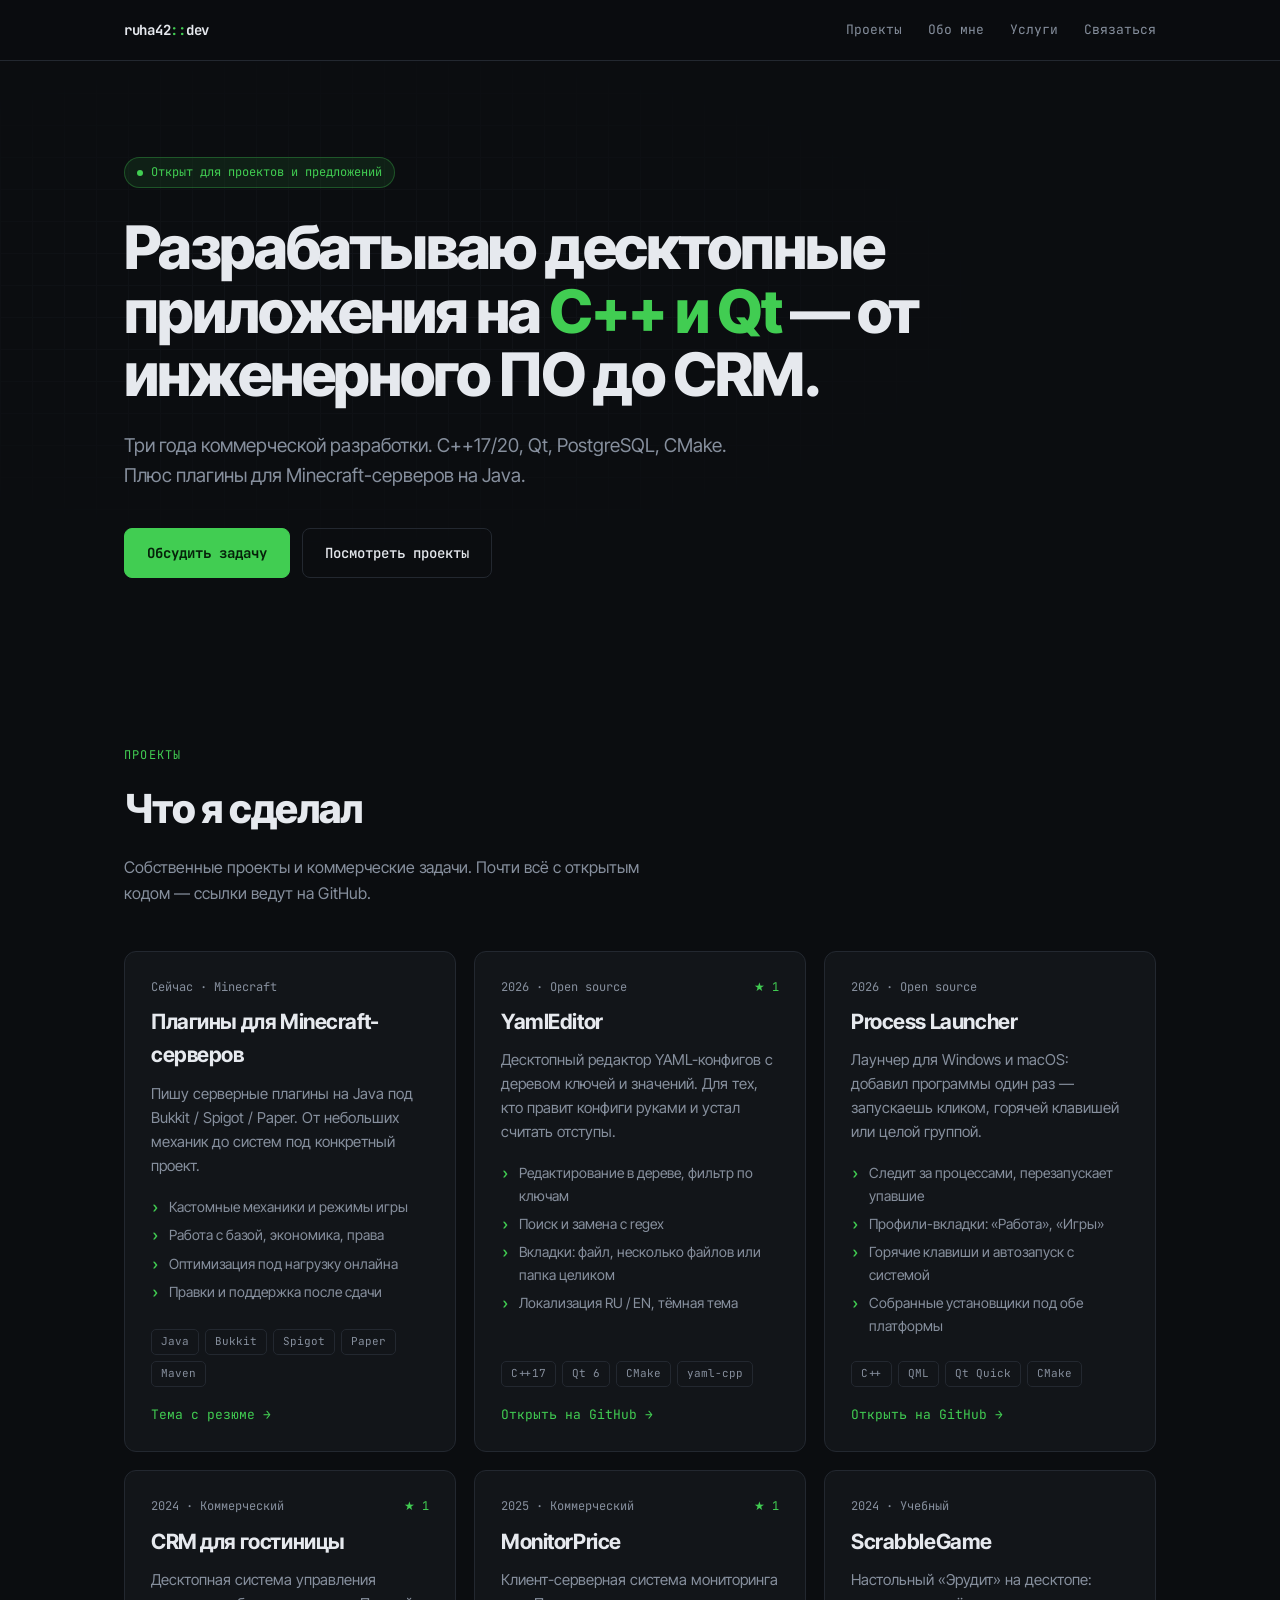
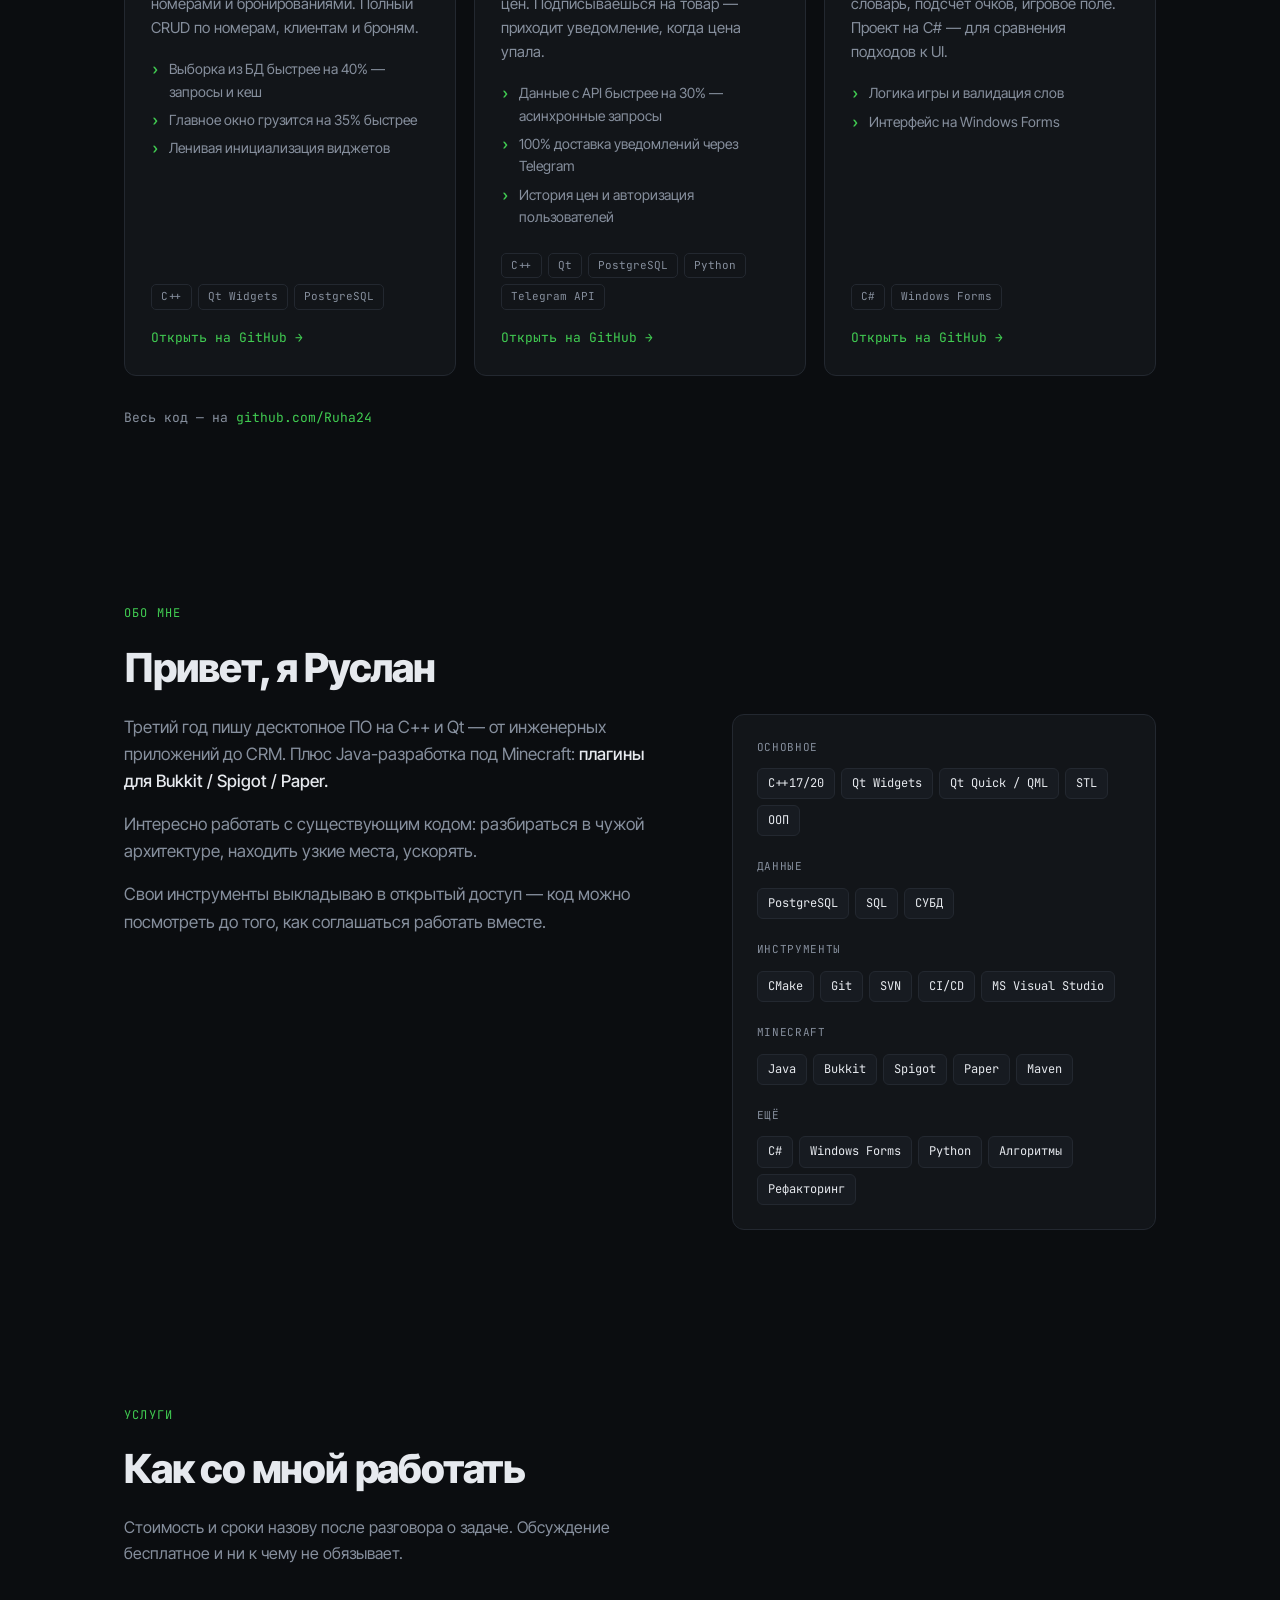
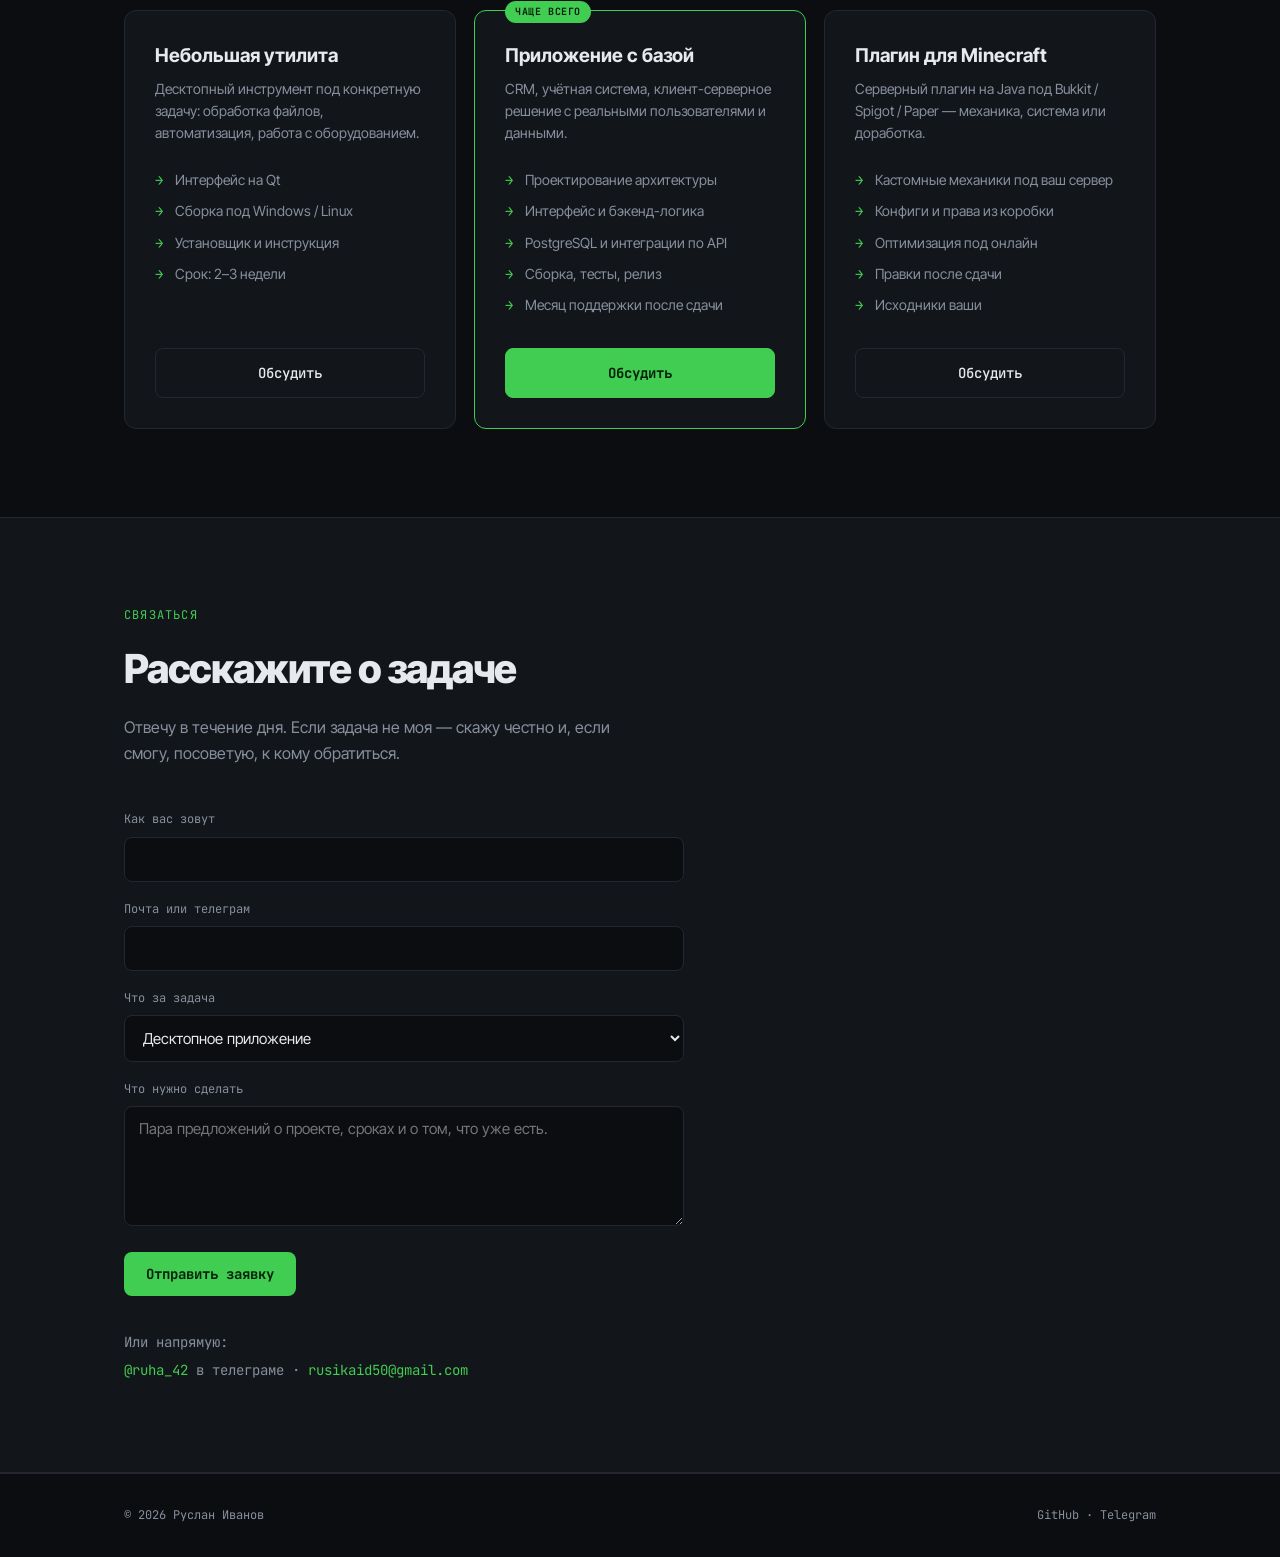
==== index.html @ f5895030 "Added index file" ====
<!DOCTYPE html>
<html lang="ru">
<head>
<meta charset="utf-8">
<meta name="viewport" content="width=device-width, initial-scale=1">
<title>Руслан Иванов — C++ / Qt разработчик</title>
<meta name="description" content="C++ разработчик с коммерческим опытом. Десктопные приложения на C++17/20, Qt, PostgreSQL, CMake.">
<link rel="preconnect" href="https://fonts.googleapis.com">
<link rel="preconnect" href="https://fonts.gstatic.com" crossorigin>
<link href="https://fonts.googleapis.com/css2?family=JetBrains+Mono:wght@400;500;700&family=Inter+Tight:wght@400;500;700;800&display=swap" rel="stylesheet">
<style>
:root{
  --ink:#0B0D10;
  --panel:#121519;
  --panel-2:#171B21;
  --line:#232830;
  --text:#E6E9EE;
  --muted:#868F9D;
  --signal:#41CD52;      /* Qt green */
  --signal-dim:rgba(65,205,82,.1);
  --mono:'JetBrains Mono',ui-monospace,monospace;
  --sans:'Inter Tight',system-ui,sans-serif;
}
*{box-sizing:border-box;margin:0;padding:0}
html{scroll-behavior:smooth}
body{background:var(--ink);color:var(--text);font-family:var(--sans);line-height:1.6;-webkit-font-smoothing:antialiased}
a{color:inherit}
.wrap{max-width:1080px;margin:0 auto;padding:0 24px}

nav{position:sticky;top:0;z-index:50;background:rgba(11,13,16,.85);backdrop-filter:blur(12px);border-bottom:1px solid var(--line)}
.nav-in{display:flex;align-items:center;justify-content:space-between;height:60px}
.logo{font-family:var(--mono);font-size:14px;font-weight:700;letter-spacing:-.02em}
.logo b{color:var(--signal)}
.nav-links{display:flex;gap:26px;font-family:var(--mono);font-size:13px}
.nav-links a{text-decoration:none;color:var(--muted);transition:color .2s}
.nav-links a:hover{color:var(--text)}
@media(max-width:680px){.nav-links{display:none}}

.hero{padding:96px 0 80px;position:relative;overflow:hidden}
.hero::before{
  content:"";position:absolute;inset:0;
  background:linear-gradient(var(--line) 1px,transparent 1px) 0 0/100% 32px,
             linear-gradient(90deg,var(--line) 1px,transparent 1px) 0 0/32px 100%;
  opacity:.3;
  mask-image:radial-gradient(ellipse 70% 60% at 28% 40%,#000 0%,transparent 75%);
  pointer-events:none;
}
.hero-in{position:relative}
.status{display:inline-flex;align-items:center;gap:8px;font-family:var(--mono);font-size:12px;color:var(--signal);
  border:1px solid rgba(65,205,82,.3);background:var(--signal-dim);padding:5px 12px;border-radius:100px;margin-bottom:28px}
.dot{width:6px;height:6px;border-radius:50%;background:var(--signal);animation:pulse 2s infinite}
@keyframes pulse{0%,100%{opacity:1}50%{opacity:.35}}
h1{font-size:clamp(34px,5.6vw,60px);font-weight:800;line-height:1.06;letter-spacing:-.035em;max-width:20ch;margin-bottom:24px}
h1 em{font-style:normal;color:var(--signal)}
.lede{font-size:19px;color:var(--muted);max-width:56ch;margin-bottom:36px}
.btns{display:flex;gap:12px;flex-wrap:wrap}
.btn{font-family:var(--mono);font-size:14px;font-weight:500;padding:13px 22px;border-radius:8px;
  text-decoration:none;border:1px solid var(--line);transition:.2s;display:inline-block}
.btn-a{background:var(--signal);color:#06210A;border-color:var(--signal);font-weight:700}
.btn-a:hover{background:#5BDD6B;transform:translateY(-2px)}
.btn-b{color:var(--text)}
.btn-b:hover{border-color:var(--muted);background:var(--panel)}


section{padding:88px 0}
.eyebrow{font-family:var(--mono);font-size:12px;color:var(--signal);letter-spacing:.1em;text-transform:uppercase;margin-bottom:12px}
h2{font-size:clamp(28px,4vw,40px);font-weight:800;letter-spacing:-.03em;margin-bottom:14px}
.sub{color:var(--muted);max-width:58ch;margin-bottom:44px}

.grid{display:grid;grid-template-columns:repeat(auto-fill,minmax(310px,1fr));gap:18px}
.card{background:var(--panel);border:1px solid var(--line);border-radius:12px;padding:26px;
  transition:.25s;position:relative;overflow:hidden;display:flex;flex-direction:column}
.card::after{content:"";position:absolute;top:0;left:0;right:0;height:2px;background:var(--signal);
  transform:scaleX(0);transform-origin:left;transition:transform .3s}
.card:hover{border-color:#31384380;transform:translateY(-4px)}
.card:hover::after{transform:scaleX(1)}
.card-meta{font-family:var(--mono);font-size:12px;color:var(--muted);display:flex;justify-content:space-between;align-items:center}
.star{color:var(--signal)}
.card h3{font-size:21px;font-weight:700;letter-spacing:-.02em;margin:8px 0 10px}
.card p{font-size:15px;color:var(--muted);margin-bottom:18px}
.card ul{list-style:none;margin:0 0 18px;font-size:14px;color:var(--muted)}
.card li{padding-left:18px;position:relative;margin-bottom:6px}
.card li::before{content:"›";position:absolute;left:0;color:var(--signal);font-family:var(--mono);font-weight:700}
.tags{display:flex;gap:6px;flex-wrap:wrap;margin-top:auto}
.tag{font-family:var(--mono);font-size:11px;color:var(--muted);border:1px solid var(--line);padding:3px 9px;border-radius:5px}
.card-link{display:inline-block;margin-top:18px;font-family:var(--mono);font-size:13px;color:var(--signal);text-decoration:none}
.card-link:hover{text-decoration:underline}
.gh-note{margin-top:32px;font-family:var(--mono);font-size:13px;color:var(--muted)}
.gh-note a{color:var(--signal);text-decoration:none}
.gh-note a:hover{text-decoration:underline}

.about{display:grid;grid-template-columns:1.3fr 1fr;gap:56px;align-items:start}
@media(max-width:880px){.about{grid-template-columns:1fr;gap:36px}}
.about p{margin-bottom:16px;color:var(--muted);font-size:17px}
.about p strong{color:var(--text);font-weight:500}
.stack-box{background:var(--panel);border:1px solid var(--line);border-radius:12px;padding:24px}
.stack-t{font-family:var(--mono);font-size:11px;color:var(--muted);text-transform:uppercase;letter-spacing:.06em;margin-bottom:12px}
.stack-t:not(:first-child){margin-top:22px}
.chips{display:flex;flex-wrap:wrap;gap:6px}
.chip{font-family:var(--mono);font-size:12px;background:var(--panel-2);border:1px solid var(--line);padding:5px 10px;border-radius:6px}

.prices{display:grid;grid-template-columns:repeat(3,1fr);gap:18px}
@media(max-width:880px){.prices{grid-template-columns:1fr}}
.price{background:var(--panel);border:1px solid var(--line);border-radius:12px;padding:30px;display:flex;flex-direction:column}
.price.hi{border-color:var(--signal);position:relative}
.price.hi::before{content:"чаще всего";position:absolute;top:-10px;left:30px;font-family:var(--mono);font-size:10px;
  text-transform:uppercase;letter-spacing:.06em;background:var(--signal);color:#06210A;padding:3px 10px;border-radius:100px;font-weight:700}
.price h3{font-size:19px;font-weight:700;margin-bottom:6px}
.price-desc{font-size:14px;color:var(--muted);margin-bottom:20px;min-height:44px}
.price ul{list-style:none;margin:4px 0 22px;flex:1}
.price li{font-size:14px;color:var(--muted);padding-left:20px;position:relative;margin-bottom:9px}
.price li::before{content:"→";position:absolute;left:0;color:var(--signal);font-family:var(--mono)}
.price .btn{text-align:center}

.contact{background:var(--panel);border-block:1px solid var(--line)}
.form{max-width:560px}
.field{margin-bottom:18px}
label{display:block;font-family:var(--mono);font-size:12px;color:var(--muted);margin-bottom:7px}
input,textarea,select{width:100%;background:var(--ink);border:1px solid var(--line);border-radius:8px;
  padding:12px 14px;color:var(--text);font-family:var(--sans);font-size:15px;transition:.2s}
input:focus,textarea:focus,select:focus{outline:none;border-color:var(--signal);box-shadow:0 0 0 3px var(--signal-dim)}
textarea{resize:vertical;min-height:120px}
.form button{border:none;cursor:pointer;font-family:var(--mono);width:auto}
.direct{margin-top:32px;font-family:var(--mono);font-size:14px;color:var(--muted);line-height:2}
.direct a{color:var(--signal);text-decoration:none}
.direct a:hover{text-decoration:underline}

footer{padding:32px 0;border-top:1px solid var(--line)}
.foot{display:flex;justify-content:space-between;flex-wrap:wrap;gap:12px;font-family:var(--mono);font-size:12px;color:var(--muted)}
.foot a{text-decoration:none;transition:color .2s}
.foot a:hover{color:var(--text)}

*:focus-visible{outline:2px solid var(--signal);outline-offset:3px}
@media(prefers-reduced-motion:reduce){*{animation:none!important;transition:none!important}}
</style>
</head>
<body>

<nav>
  <div class="wrap nav-in">
    <div class="logo">ruha42<b>::</b>dev</div>
    <div class="nav-links">
      <a href="#works">Проекты</a>
      <a href="#about">Обо мне</a>
      <a href="#pricing">Услуги</a>
      <a href="#contact">Связаться</a>
    </div>
  </div>
</nav>

<header class="hero">
  <div class="wrap hero-in">
    <div class="status"><span class="dot"></span>Открыт для проектов и предложений</div>
    <h1>Разрабатываю десктопные приложения на <em>C++ и Qt</em> — от инженерного ПО до CRM.</h1>
    <p class="lede">Три года коммерческой разработки. C++17/20, Qt, PostgreSQL, CMake. Плюс плагины для Minecraft-серверов на Java.</p>
    <div class="btns">
      <a href="#contact" class="btn btn-a">Обсудить задачу</a>
      <a href="#works" class="btn btn-b">Посмотреть проекты</a>
    </div>
  </div>
</header>

<section id="works">
  <div class="wrap">
    <div class="eyebrow">Проекты</div>
    <h2>Что я сделал</h2>
    <p class="sub">Собственные проекты и коммерческие задачи. Почти всё с открытым кодом — ссылки ведут на GitHub.</p>
    <div class="grid">

      <article class="card">
        <div class="card-meta"><span>Сейчас · Minecraft</span></div>
        <h3>Плагины для Minecraft-серверов</h3>
        <p>Пишу серверные плагины на Java под Bukkit / Spigot / Paper. От небольших механик до систем под конкретный проект.</p>
        <ul>
          <li>Кастомные механики и режимы игры</li>
          <li>Работа с базой, экономика, права</li>
          <li>Оптимизация под нагрузку онлайна</li>
          <li>Правки и поддержка после сдачи</li>
        </ul>
        <div class="tags"><span class="tag">Java</span><span class="tag">Bukkit</span><span class="tag">Spigot</span><span class="tag">Paper</span><span class="tag">Maven</span></div>
        <a href="https://black-minecraft.com/threads/java-razrabotchik-pod-bukkit-spigot-paper.15407/" class="card-link">Тема с резюме →</a>
      </article>

      <article class="card">
        <div class="card-meta"><span>2026 · Open source</span><span class="star">★ 1</span></div>
        <h3>YamlEditor</h3>
        <p>Десктопный редактор YAML-конфигов с деревом ключей и значений. Для тех, кто правит конфиги руками и устал считать отступы.</p>
        <ul>
          <li>Редактирование в дереве, фильтр по ключам</li>
          <li>Поиск и замена с regex</li>
          <li>Вкладки: файл, несколько файлов или папка целиком</li>
          <li>Локализация RU / EN, тёмная тема</li>
        </ul>
        <div class="tags"><span class="tag">C++17</span><span class="tag">Qt 6</span><span class="tag">CMake</span><span class="tag">yaml-cpp</span></div>
        <a href="https://github.com/Ruha24/YamlEditor" class="card-link">Открыть на GitHub →</a>
      </article>

      <article class="card">
        <div class="card-meta"><span>2026 · Open source</span></div>
        <h3>Process Launcher</h3>
        <p>Лаунчер для Windows и macOS: добавил программы один раз — запускаешь кликом, горячей клавишей или целой группой.</p>
        <ul>
          <li>Следит за процессами, перезапускает упавшие</li>
          <li>Профили-вкладки: «Работа», «Игры»</li>
          <li>Горячие клавиши и автозапуск с системой</li>
          <li>Собранные установщики под обе платформы</li>
        </ul>
        <div class="tags"><span class="tag">C++</span><span class="tag">QML</span><span class="tag">Qt Quick</span><span class="tag">CMake</span></div>
        <a href="https://github.com/Ruha24/ProcessLauncher" class="card-link">Открыть на GitHub →</a>
      </article>

      <article class="card">
        <div class="card-meta"><span>2024 · Коммерческий</span><span class="star">★ 1</span></div>
        <h3>CRM для гостиницы</h3>
        <p>Десктопная система управления номерами и бронированиями. Полный CRUD по номерам, клиентам и броням.</p>
        <ul>
          <li>Выборка из БД быстрее на 40% — запросы и кеш</li>
          <li>Главное окно грузится на 35% быстрее</li>
          <li>Ленивая инициализация виджетов</li>
        </ul>
        <div class="tags"><span class="tag">C++</span><span class="tag">Qt Widgets</span><span class="tag">PostgreSQL</span></div>
        <a href="https://github.com/Ruha24/HotelQt" class="card-link">Открыть на GitHub →</a>
      </article>

      <article class="card">
        <div class="card-meta"><span>2025 · Коммерческий</span><span class="star">★ 1</span></div>
        <h3>MonitorPrice</h3>
        <p>Клиент-серверная система мониторинга цен. Подписываешься на товар — приходит уведомление, когда цена упала.</p>
        <ul>
          <li>Данные с API быстрее на 30% — асинхронные запросы</li>
          <li>100% доставка уведомлений через Telegram</li>
          <li>История цен и авторизация пользователей</li>
        </ul>
        <div class="tags"><span class="tag">C++</span><span class="tag">Qt</span><span class="tag">PostgreSQL</span><span class="tag">Python</span><span class="tag">Telegram API</span></div>
        <a href="https://github.com/Ruha24/MonitorPrice" class="card-link">Открыть на GitHub →</a>
      </article>

      <article class="card">
        <div class="card-meta"><span>2024 · Учебный</span></div>
        <h3>ScrabbleGame</h3>
        <p>Настольный «Эрудит» на десктопе: словарь, подсчёт очков, игровое поле. Проект на C# — для сравнения подходов к UI.</p>
        <ul>
          <li>Логика игры и валидация слов</li>
          <li>Интерфейс на Windows Forms</li>
        </ul>
        <div class="tags"><span class="tag">C#</span><span class="tag">Windows Forms</span></div>
        <a href="https://github.com/Ruha24/ScrabbleGame" class="card-link">Открыть на GitHub →</a>
      </article>

    </div>
    <p class="gh-note">Весь код — на <a href="https://github.com/Ruha24">github.com/Ruha24</a></p>
  </div>
</section>

<section id="about">
  <div class="wrap">
    <div class="eyebrow">Обо мне</div>
    <h2>Привет, я Руслан</h2>
    <div class="about">
      <div>
        <p>Третий год пишу десктопное ПО на C++ и Qt — от инженерных приложений до CRM. Плюс Java-разработка под Minecraft: <strong>плагины для Bukkit / Spigot / Paper.</strong></p>
        <p>Интересно работать с существующим кодом: разбираться в чужой архитектуре, находить узкие места, ускорять.</p>
        <p>Свои инструменты выкладываю в открытый доступ — код можно посмотреть до того, как соглашаться работать вместе.</p>
      </div>
      <aside class="stack-box">
        <div class="stack-t">Основное</div>
        <div class="chips"><span class="chip">C++17/20</span><span class="chip">Qt Widgets</span><span class="chip">Qt Quick / QML</span><span class="chip">STL</span><span class="chip">ООП</span></div>
        <div class="stack-t">Данные</div>
        <div class="chips"><span class="chip">PostgreSQL</span><span class="chip">SQL</span><span class="chip">СУБД</span></div>
        <div class="stack-t">Инструменты</div>
        <div class="chips"><span class="chip">CMake</span><span class="chip">Git</span><span class="chip">SVN</span><span class="chip">CI/CD</span><span class="chip">MS Visual Studio</span></div>
        <div class="stack-t">Minecraft</div>
        <div class="chips"><span class="chip">Java</span><span class="chip">Bukkit</span><span class="chip">Spigot</span><span class="chip">Paper</span><span class="chip">Maven</span></div>
        <div class="stack-t">Ещё</div>
        <div class="chips"><span class="chip">C#</span><span class="chip">Windows Forms</span><span class="chip">Python</span><span class="chip">Алгоритмы</span><span class="chip">Рефакторинг</span></div>
      </aside>
    </div>
  </div>
</section>

<section id="pricing">
  <div class="wrap">
    <div class="eyebrow">Услуги</div>
    <h2>Как со мной работать</h2>
    <p class="sub">Стоимость и сроки назову после разговора о задаче. Обсуждение бесплатное и ни к чему не обязывает.</p>
    <div class="prices">

      <div class="price">
        <h3>Небольшая утилита</h3>
        <p class="price-desc">Десктопный инструмент под конкретную задачу: обработка файлов, автоматизация, работа с оборудованием.</p>
        <ul>
          <li>Интерфейс на Qt</li>
          <li>Сборка под Windows / Linux</li>
          <li>Установщик и инструкция</li>
          <li>Срок: 2–3 недели</li>
        </ul>
        <a href="#contact" class="btn btn-b">Обсудить</a>
      </div>

      <div class="price hi">
        <h3>Приложение с базой</h3>
        <p class="price-desc">CRM, учётная система, клиент-серверное решение с реальными пользователями и данными.</p>
        <ul>
          <li>Проектирование архитектуры</li>
          <li>Интерфейс и бэкенд-логика</li>
          <li>PostgreSQL и интеграции по API</li>
          <li>Сборка, тесты, релиз</li>
          <li>Месяц поддержки после сдачи</li>
        </ul>
        <a href="#contact" class="btn btn-a">Обсудить</a>
      </div>

      <div class="price">
        <h3>Плагин для Minecraft</h3>
        <p class="price-desc">Серверный плагин на Java под Bukkit / Spigot / Paper — механика, система или доработка.</p>
        <ul>
          <li>Кастомные механики под ваш сервер</li>
          <li>Конфиги и права из коробки</li>
          <li>Оптимизация под онлайн</li>
          <li>Правки после сдачи</li>
          <li>Исходники ваши</li>
        </ul>
        <a href="#contact" class="btn btn-b">Обсудить</a>
      </div>

    </div>
  </div>
</section>

<section id="contact" class="contact">
  <div class="wrap">
    <div class="eyebrow">Связаться</div>
    <h2>Расскажите о задаче</h2>
    <p class="sub">Отвечу в течение дня. Если задача не моя — скажу честно и, если смогу, посоветую, к кому обратиться.</p>

    <form class="form" id="contactForm">
      <div class="field">
        <label for="name">Как вас зовут</label>
        <input id="name" name="name" type="text" required>
      </div>
      <div class="field">
        <label for="contact">Почта или телеграм</label>
        <input id="contact" name="contact" type="text" required>
      </div>
      <div class="field">
        <label for="kind">Что за задача</label>
        <select id="kind" name="kind">
          <option>Десктопное приложение</option>
          <option>Приложение с базой данных</option>
          <option>Плагин для Minecraft</option>
          <option>Доработка существующего проекта</option>
          <option>Другое</option>
        </select>
      </div>
      <div class="field">
        <label for="msg">Что нужно сделать</label>
        <textarea id="msg" name="msg" placeholder="Пара предложений о проекте, сроках и о том, что уже есть." required></textarea>
      </div>
      <button type="submit" class="btn btn-a">Отправить заявку</button>
    </form>

    <p class="direct">
      Или напрямую:<br>
      <a href="https://t.me/ruha_42">@ruha_42</a> в телеграме · <a href="mailto:rusikaid50@gmail.com">rusikaid50@gmail.com</a>
    </p>
  </div>
</section>

<footer>
  <div class="wrap foot">
    <div>© 2026 Руслан Иванов</div>
    <div><a href="https://github.com/Ruha24">GitHub</a> · <a href="https://t.me/ruha_42">Telegram</a></div>
  </div>
</footer>

<script>
document.getElementById('contactForm').addEventListener('submit', function(e){
  e.preventDefault();
  const btn = this.querySelector('button');
  btn.textContent = 'Отправлено ✓';
  btn.disabled = true;
});
</script>

</body>
</html>
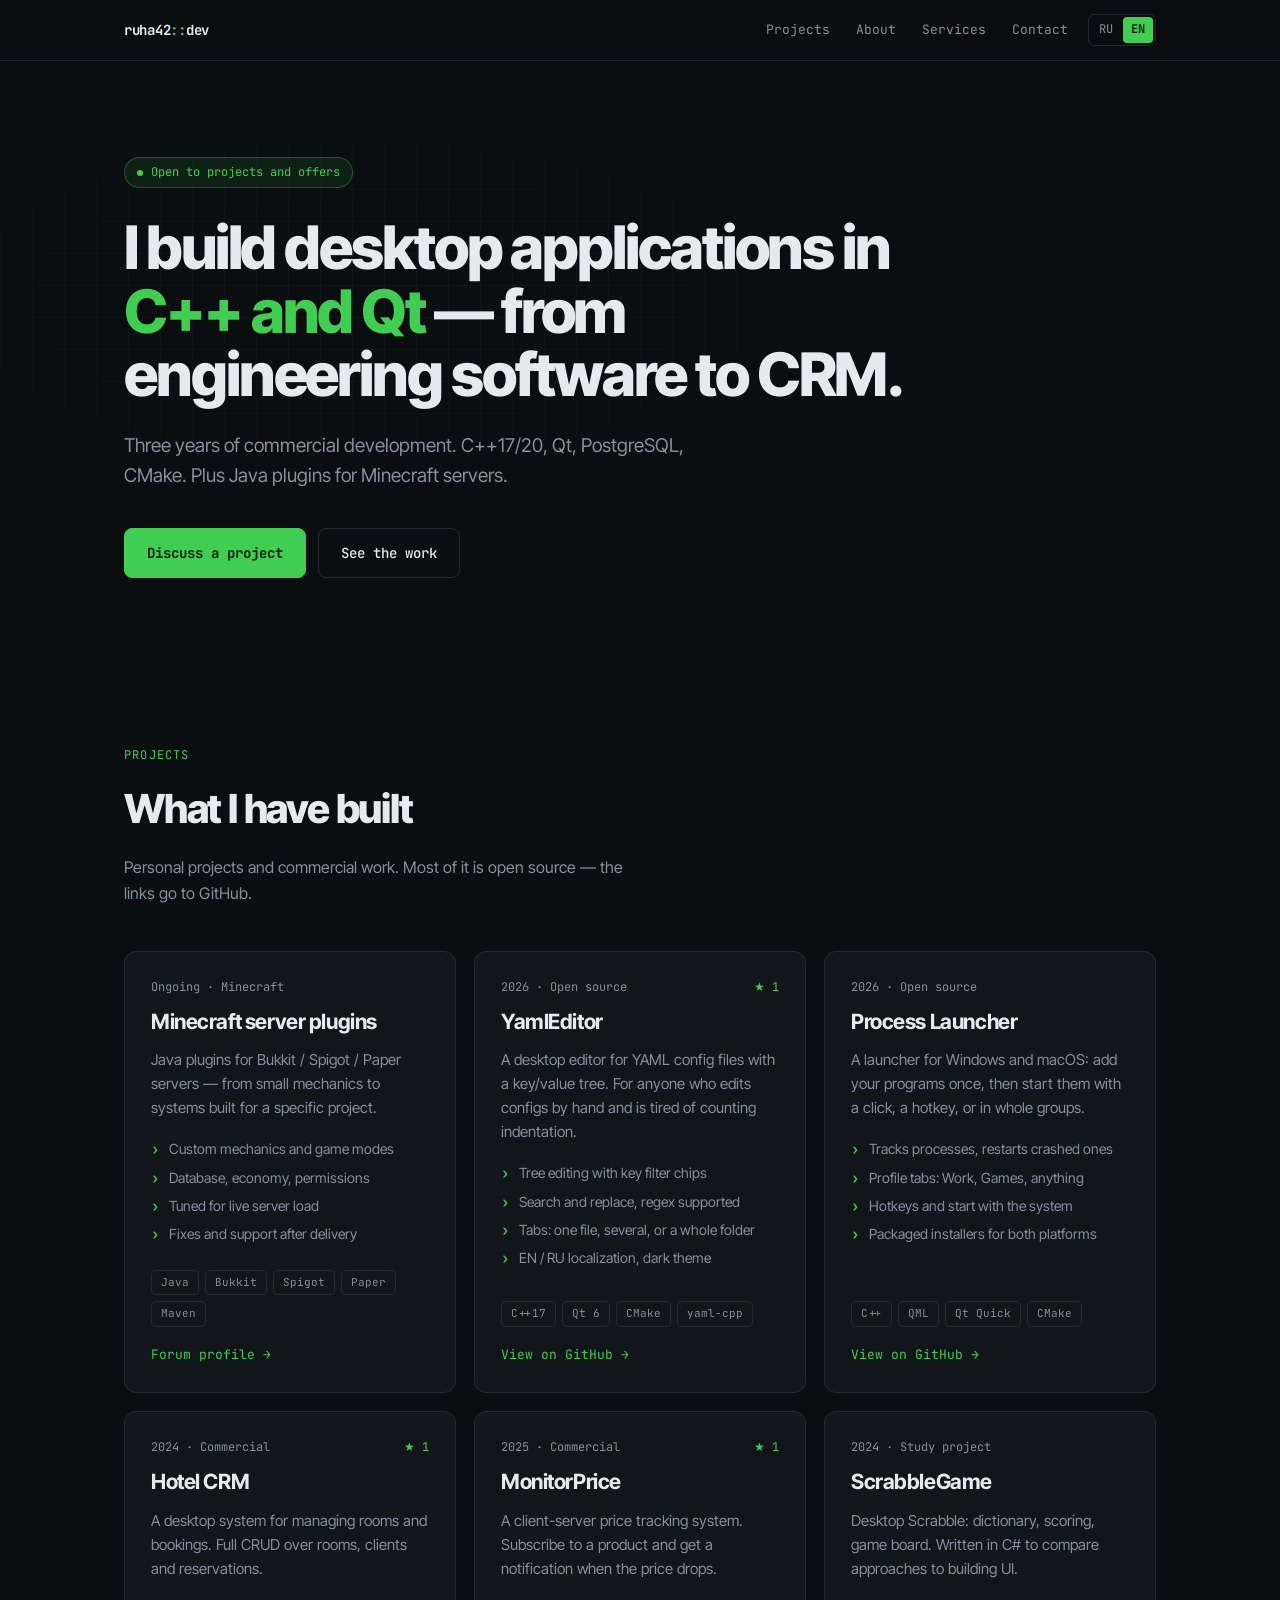
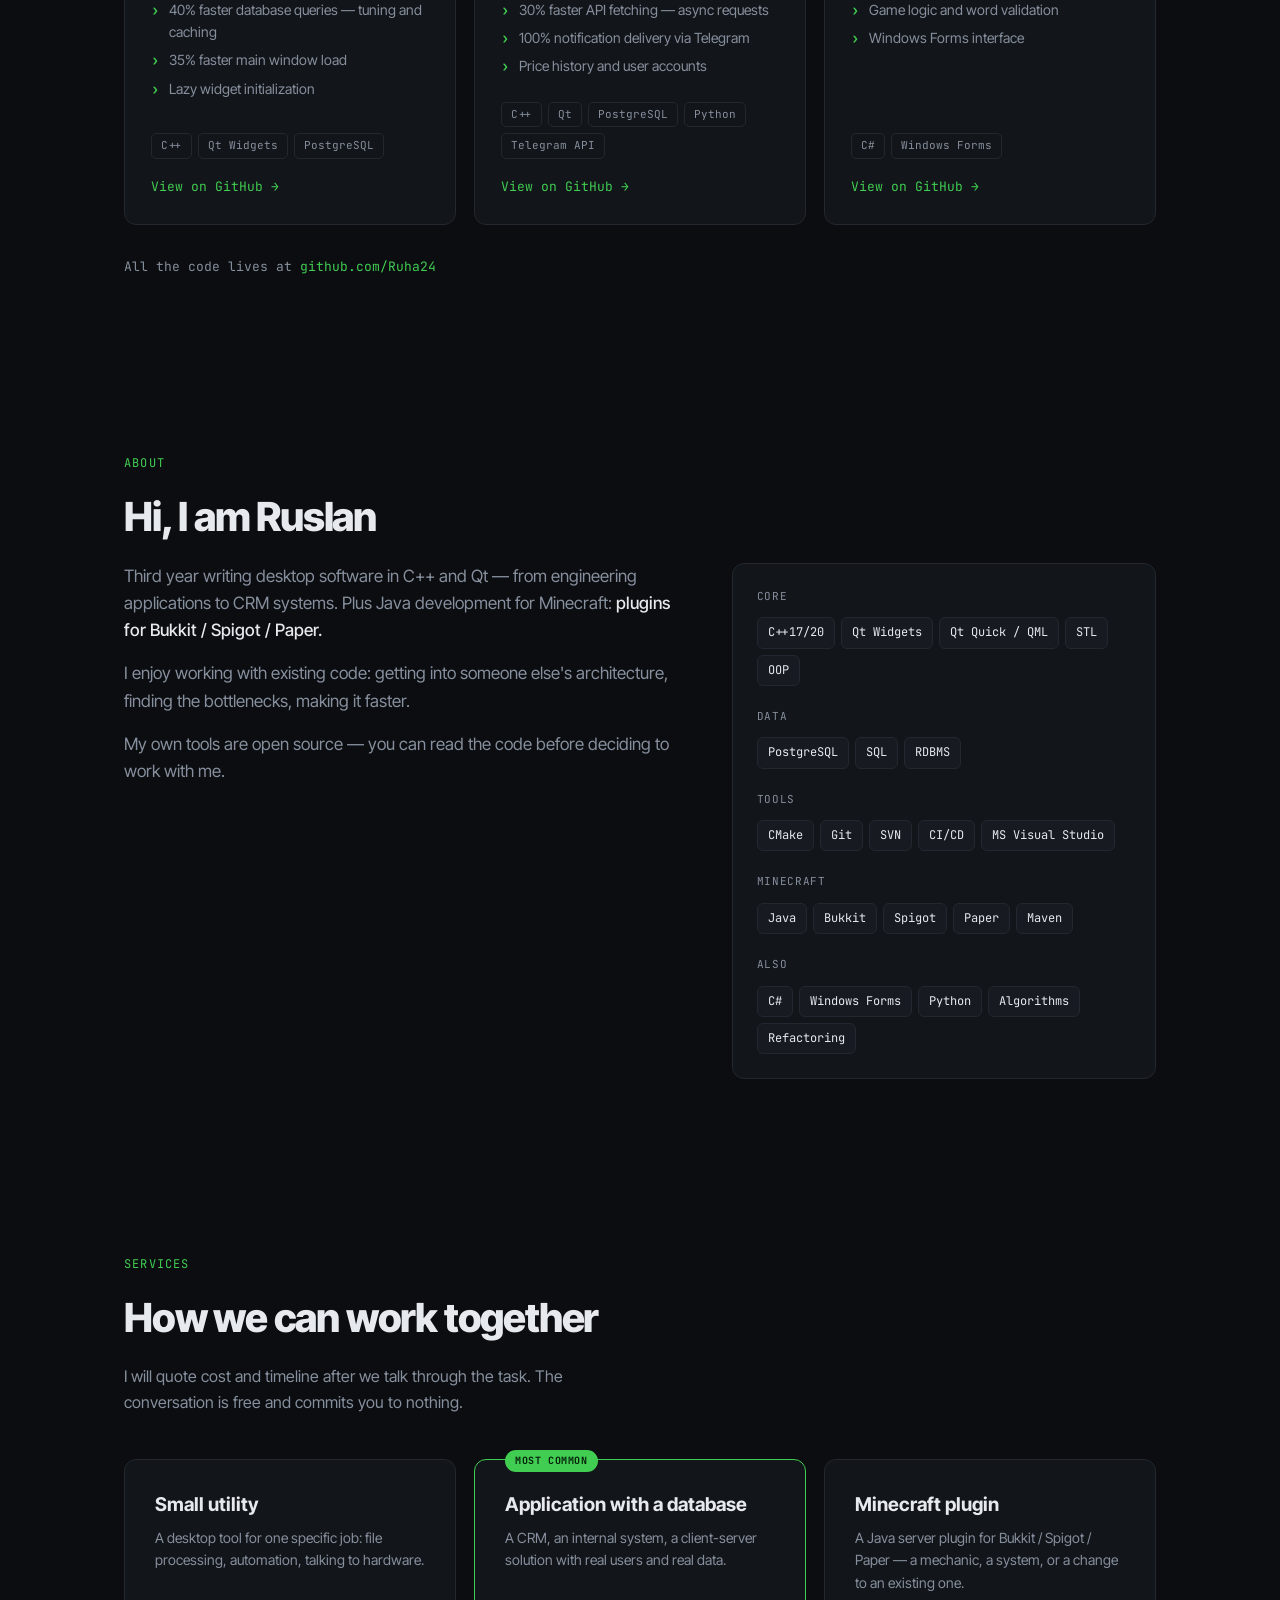
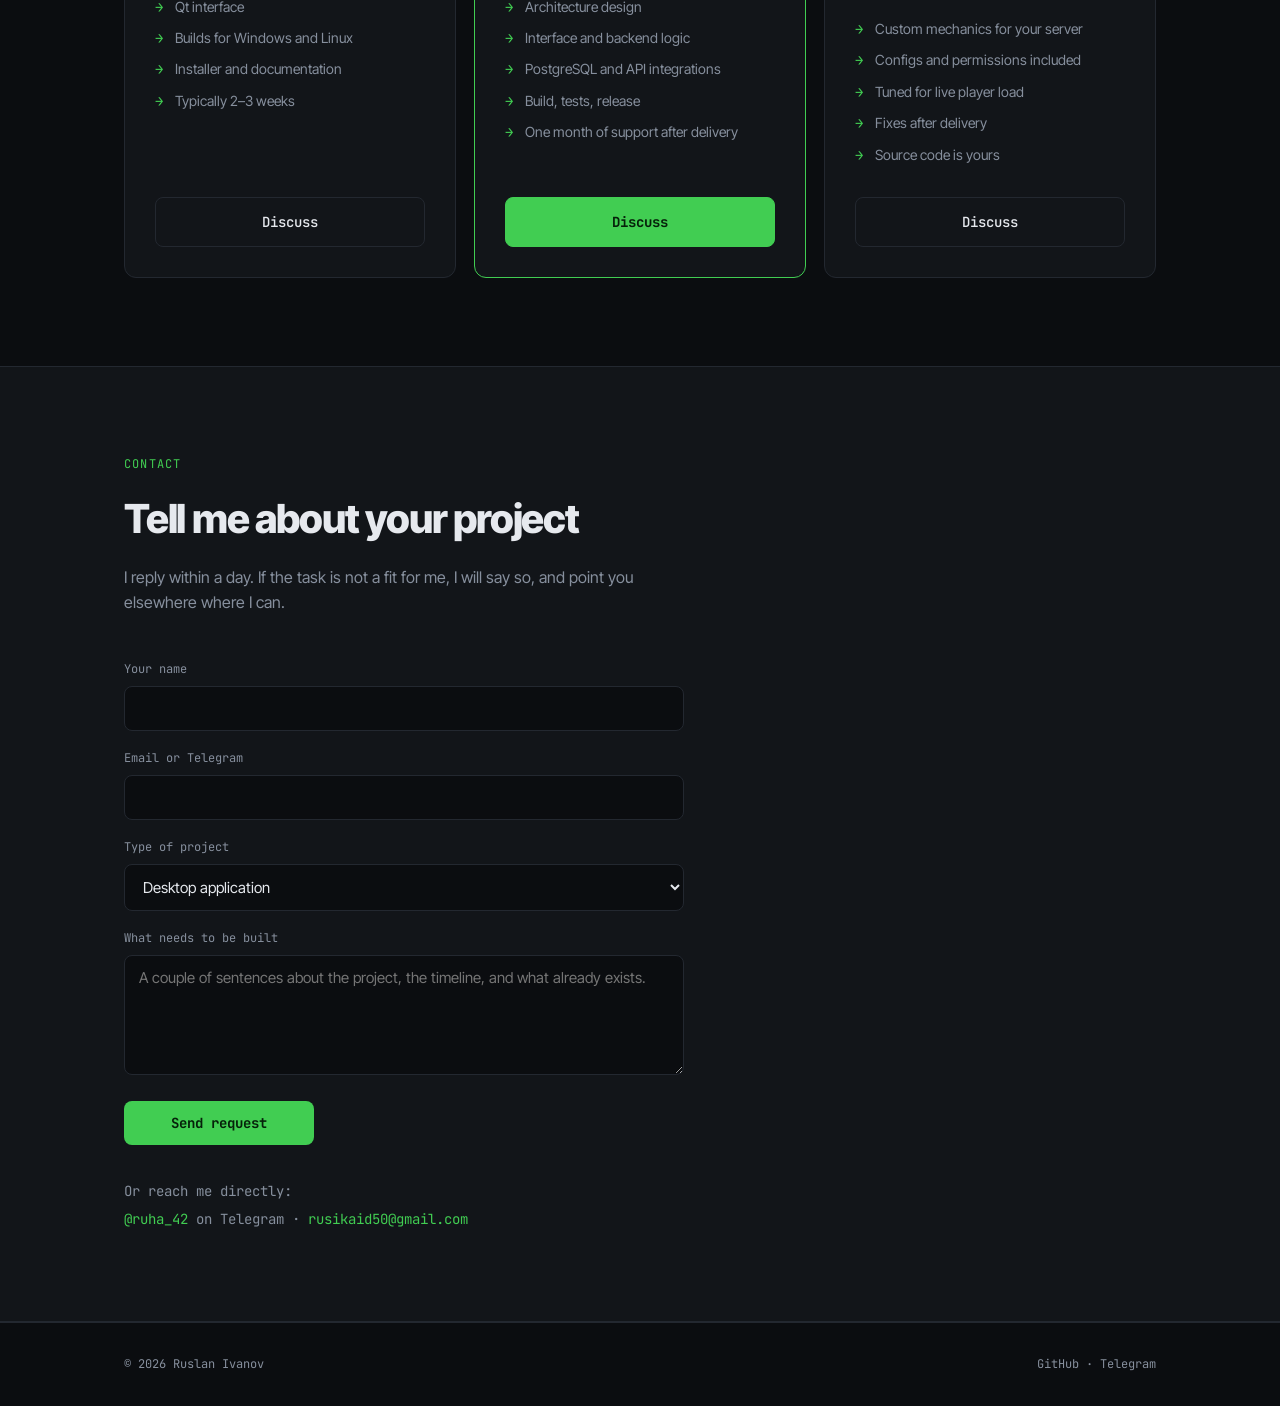
==== commit eaa1ed66: "Added icon, send message on form to mail" ====
--- a/index.html
+++ b/index.html
@@ -5,6 +5,10 @@
 <meta name="viewport" content="width=device-width, initial-scale=1">
 <title>Руслан Иванов — C++ / Qt разработчик</title>
 <meta name="description" content="C++ разработчик с коммерческим опытом. Десктопные приложения на C++17/20, Qt, PostgreSQL, CMake.">
+<link rel="icon" href="/favicon.svg" type="image/svg+xml">
+<link rel="alternate" hreflang="ru" href="/">
+<link rel="alternate" hreflang="en" href="/en/">
+<link rel="alternate" hreflang="x-default" href="/">
 <link rel="preconnect" href="https://fonts.googleapis.com">
 <link rel="preconnect" href="https://fonts.gstatic.com" crossorigin>
 <link href="https://fonts.googleapis.com/css2?family=JetBrains+Mono:wght@400;500;700&family=Inter+Tight:wght@400;500;700;800&display=swap" rel="stylesheet">
@@ -34,6 +38,11 @@
 .nav-links{display:flex;gap:26px;font-family:var(--mono);font-size:13px}
 .nav-links a{text-decoration:none;color:var(--muted);transition:color .2s}
 .nav-links a:hover{color:var(--text)}
+.lang{display:flex;gap:2px;font-family:var(--mono);font-size:12px;border:1px solid var(--line);border-radius:6px;padding:2px}
+.lang a{text-decoration:none;color:var(--muted);padding:3px 8px;border-radius:4px;transition:.2s}
+.lang a:hover{color:var(--text)}
+.lang a.on{background:var(--signal);color:#06210A;font-weight:700}
+.nav-right{display:flex;align-items:center;gap:20px}
 @media(max-width:680px){.nav-links{display:none}}
 
 .hero{padding:96px 0 80px;position:relative;overflow:hidden}
@@ -120,7 +129,8 @@
   padding:12px 14px;color:var(--text);font-family:var(--sans);font-size:15px;transition:.2s}
 input:focus,textarea:focus,select:focus{outline:none;border-color:var(--signal);box-shadow:0 0 0 3px var(--signal-dim)}
 textarea{resize:vertical;min-height:120px}
-.form button{border:none;cursor:pointer;font-family:var(--mono);width:auto}
+.form button{border:none;cursor:pointer;font-family:var(--mono);width:auto;min-width:190px;text-align:center;transition:.2s}
+.form button:disabled{opacity:.7;cursor:default}
 .direct{margin-top:32px;font-family:var(--mono);font-size:14px;color:var(--muted);line-height:2}
 .direct a{color:var(--signal);text-decoration:none}
 .direct a:hover{text-decoration:underline}
@@ -139,11 +149,17 @@
 <nav>
   <div class="wrap nav-in">
     <div class="logo">ruha42<b>::</b>dev</div>
-    <div class="nav-links">
-      <a href="#works">Проекты</a>
-      <a href="#about">Обо мне</a>
-      <a href="#pricing">Услуги</a>
-      <a href="#contact">Связаться</a>
+    <div class="nav-right">
+      <div class="nav-links">
+        <a href="#works">Проекты</a>
+        <a href="#about">Обо мне</a>
+        <a href="#pricing">Услуги</a>
+        <a href="#contact">Связаться</a>
+      </div>
+      <div class="lang">
+        <a href="/" class="on" data-lang="ru">RU</a>
+        <a href="/en/" data-lang="en">EN</a>
+      </div>
     </div>
   </div>
 </nav>
@@ -333,18 +349,18 @@
     <h2>Расскажите о задаче</h2>
     <p class="sub">Отвечу в течение дня. Если задача не моя — скажу честно и, если смогу, посоветую, к кому обратиться.</p>
 
-    <form class="form" id="contactForm">
+    <form class="form" id="contactForm" action="https://formspree.io/f/mgogopkp" method="POST">
       <div class="field">
         <label for="name">Как вас зовут</label>
-        <input id="name" name="name" type="text" required>
+        <input id="name" name="Имя" type="text" required>
       </div>
       <div class="field">
         <label for="contact">Почта или телеграм</label>
-        <input id="contact" name="contact" type="text" required>
+        <input id="contact" name="Контакт" type="text" required>
       </div>
       <div class="field">
         <label for="kind">Что за задача</label>
-        <select id="kind" name="kind">
+        <select id="kind" name="Тип задачи">
           <option>Десктопное приложение</option>
           <option>Приложение с базой данных</option>
           <option>Плагин для Minecraft</option>
@@ -354,7 +370,7 @@
       </div>
       <div class="field">
         <label for="msg">Что нужно сделать</label>
-        <textarea id="msg" name="msg" placeholder="Пара предложений о проекте, сроках и о том, что уже есть." required></textarea>
+        <textarea id="msg" name="Сообщение" placeholder="Пара предложений о проекте, сроках и о том, что уже есть." required></textarea>
       </div>
       <button type="submit" class="btn btn-a">Отправить заявку</button>
     </form>
@@ -374,11 +390,46 @@
 </footer>
 
 <script>
-document.getElementById('contactForm').addEventListener('submit', function(e){
+// Автоопределение языка: только при первом заходе на корень, если выбор не сохранён
+(function(){
+  try{
+    var saved = localStorage.getItem('lang');
+    if(!saved && (navigator.language||'').slice(0,2) !== 'ru'){
+      location.replace('/en/');
+      return;
+    }
+  }catch(e){}
+})();
+
+// Запоминаем явный выбор языка
+document.querySelectorAll('.lang a').forEach(function(a){
+  a.addEventListener('click', function(){
+    try{ localStorage.setItem('lang', this.dataset.lang); }catch(e){}
+  });
+});
+
+document.getElementById('contactForm').addEventListener('submit', async function(e){
   e.preventDefault();
-  const btn = this.querySelector('button');
-  btn.textContent = 'Отправлено ✓';
+  const form = this, btn = form.querySelector('button'), original = btn.textContent;
   btn.disabled = true;
+  btn.textContent = 'Отправляю…';
+  try{
+    const res = await fetch(form.action, {
+      method: 'POST',
+      body: new FormData(form),
+      headers: { 'Accept': 'application/json' }
+    });
+    if(res.ok){
+      btn.textContent = 'Отправлено ✓';
+      form.reset();
+    } else {
+      throw new Error('bad response');
+    }
+  } catch(err){
+    btn.textContent = 'Не отправилось — напишите в телеграм';
+    btn.disabled = false;
+    setTimeout(function(){ btn.textContent = original; }, 5000);
+  }
 });
 </script>
 
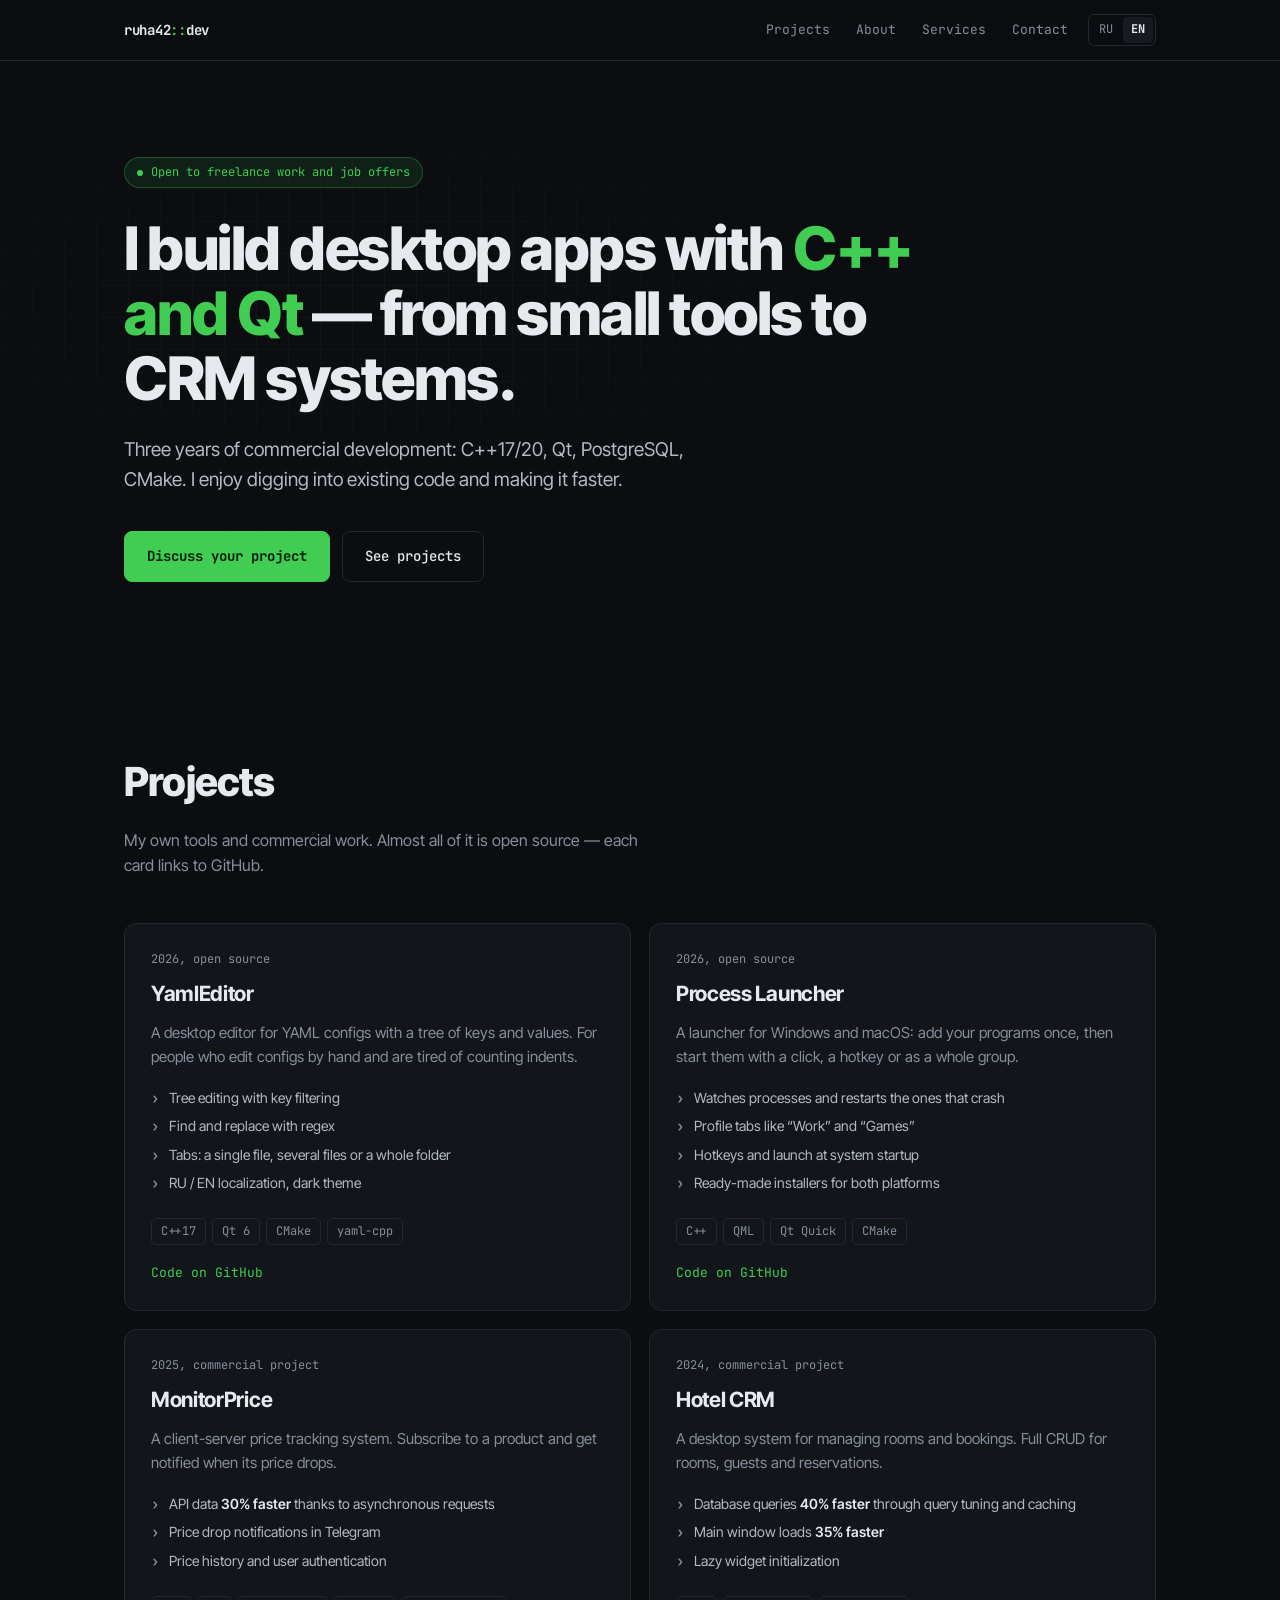
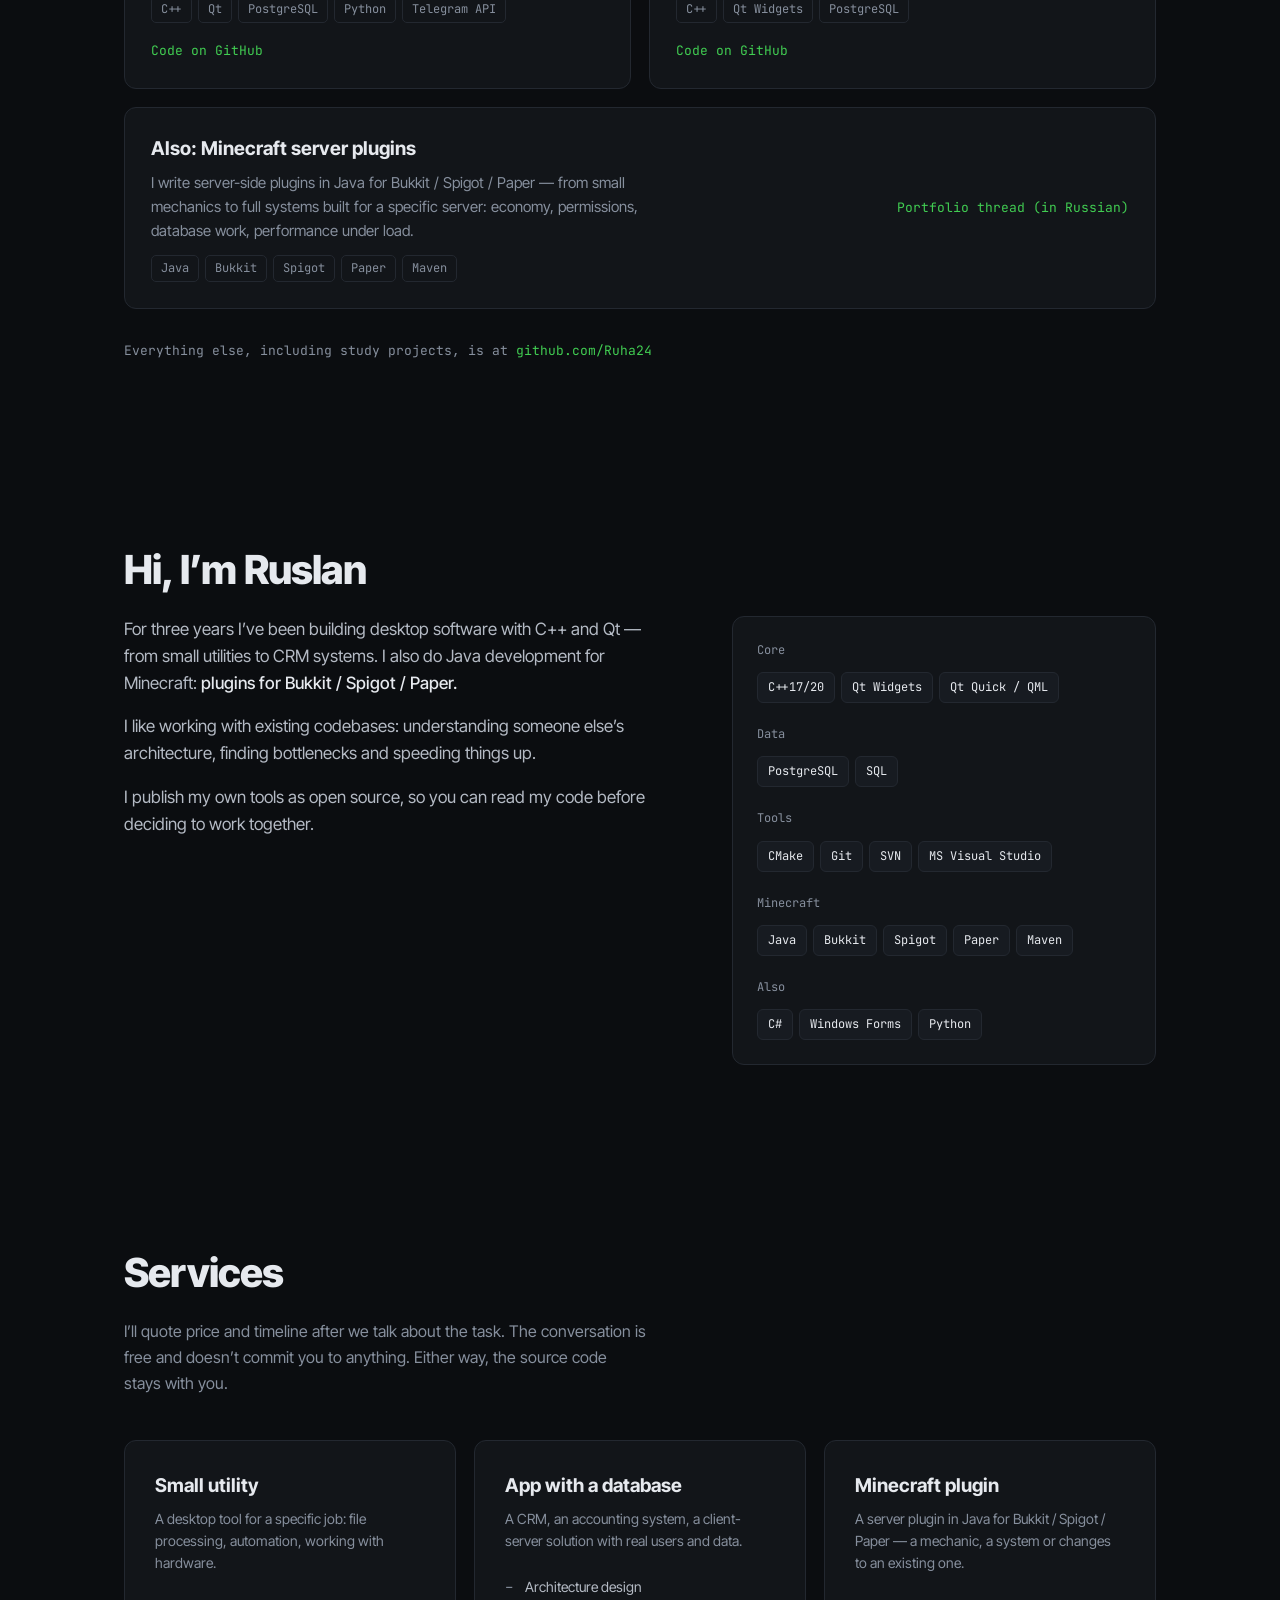
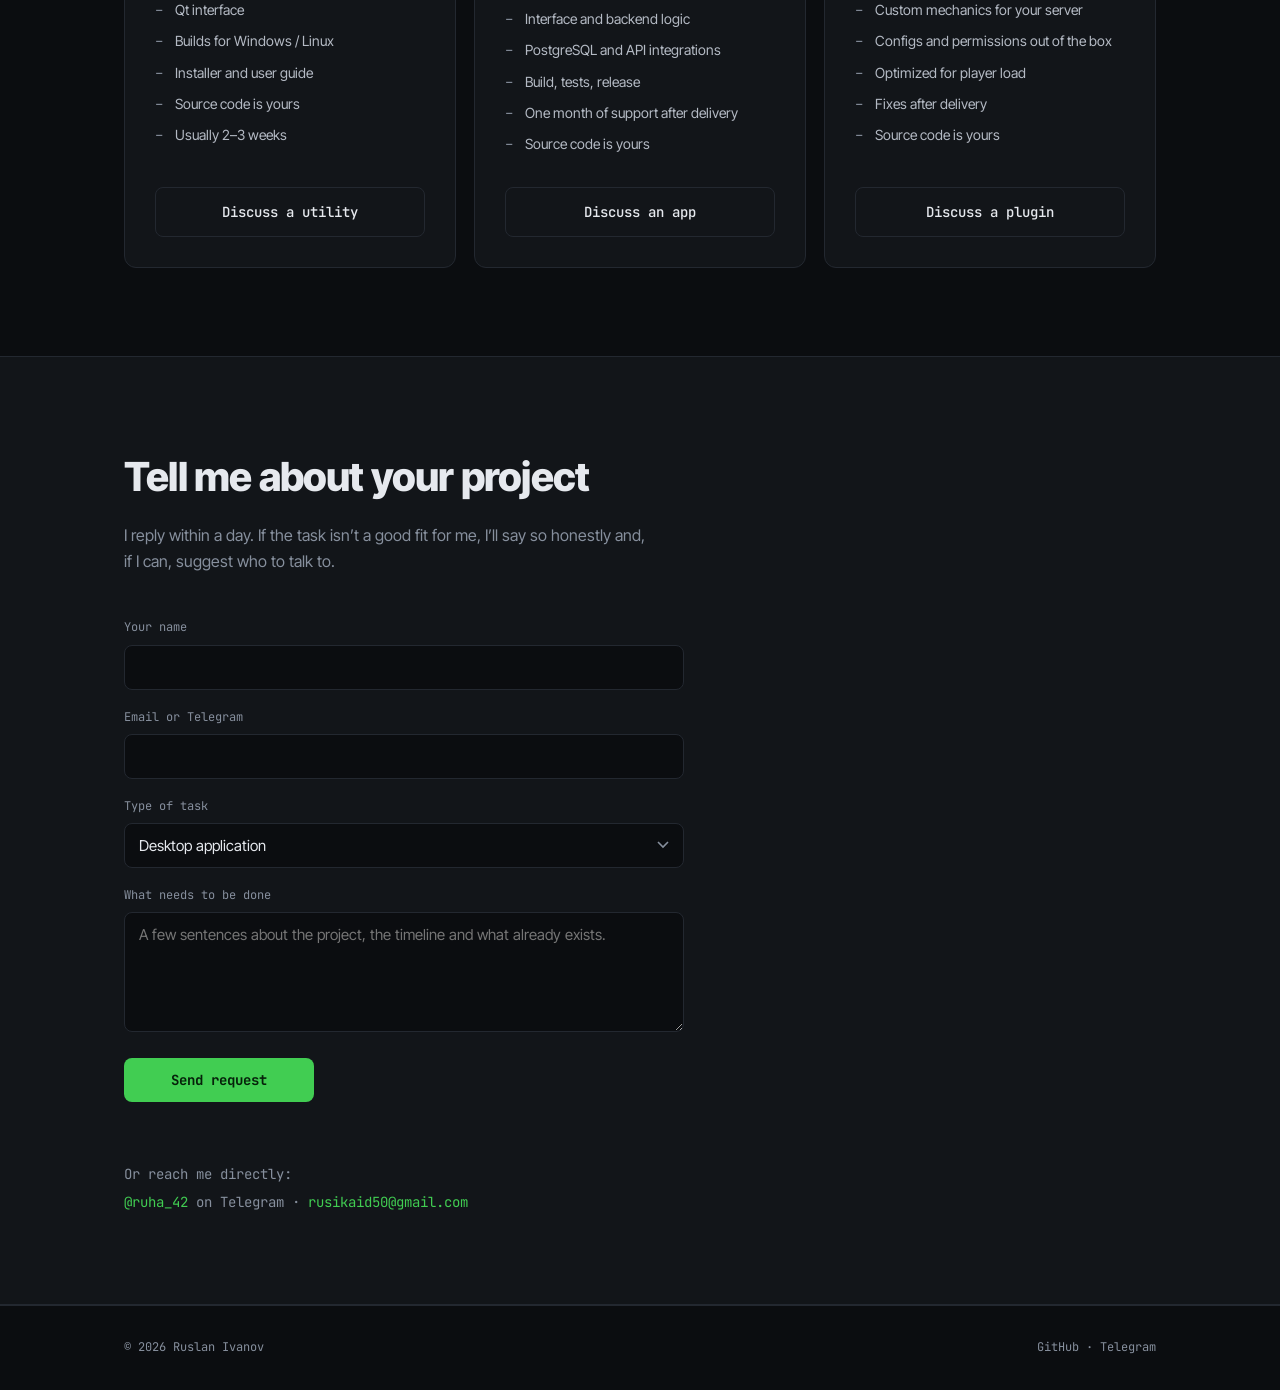
==== commit 95a98ffa: "Add Open Graph previews, absolute hreflang links and page refresh" ====
--- a/index.html
+++ b/index.html
@@ -5,22 +5,52 @@
 <meta name="viewport" content="width=device-width, initial-scale=1">
 <title>Руслан Иванов — C++ / Qt разработчик</title>
 <meta name="description" content="C++ разработчик с коммерческим опытом. Десктопные приложения на C++17/20, Qt, PostgreSQL, CMake.">
+<meta name="theme-color" content="#0B0D10">
+
+<!-- Превью ссылки в Telegram, VK, Slack и т.д. -->
+<meta property="og:type" content="website">
+<meta property="og:url" content="https://ruha24.github.io/">
+<meta property="og:title" content="Руслан Иванов — C++ / Qt разработчик">
+<meta property="og:description" content="Десктопные приложения на C++ и Qt: от утилит до CRM. Три года коммерческой разработки.">
+<meta property="og:image" content="https://ruha24.github.io/og.png">
+<meta property="og:image:width" content="1200">
+<meta property="og:image:height" content="630">
+<meta property="og:locale" content="ru_RU">
+<meta property="og:locale:alternate" content="en_US">
+<meta name="twitter:card" content="summary_large_image">
+
 <link rel="icon" href="/favicon.svg" type="image/svg+xml">
-<link rel="alternate" hreflang="ru" href="/">
-<link rel="alternate" hreflang="en" href="/en/">
-<link rel="alternate" hreflang="x-default" href="/">
+<link rel="alternate" hreflang="ru" href="https://ruha24.github.io/">
+<link rel="alternate" hreflang="en" href="https://ruha24.github.io/en/">
+<link rel="alternate" hreflang="x-default" href="https://ruha24.github.io/">
+
+<!-- Автовыбор языка: стоит в head, чтобы не было мелькания русской версии перед редиректом -->
+<script>
+(function(){
+  try{
+    if(localStorage.getItem('lang')) return;
+    var ruReaders = ['ru','uk','be','kk'];
+    var langs = navigator.languages || [navigator.language || ''];
+    var readsRu = langs.some(function(l){ return ruReaders.indexOf((l||'').slice(0,2).toLowerCase()) !== -1; });
+    if(!readsRu) location.replace('/en/');
+  }catch(e){}
+})();
+</script>
+
 <link rel="preconnect" href="https://fonts.googleapis.com">
 <link rel="preconnect" href="https://fonts.gstatic.com" crossorigin>
 <link href="https://fonts.googleapis.com/css2?family=JetBrains+Mono:wght@400;500;700&family=Inter+Tight:wght@400;500;700;800&display=swap" rel="stylesheet">
 <style>
 :root{
+  color-scheme:dark;
   --ink:#0B0D10;
   --panel:#121519;
   --panel-2:#171B21;
   --line:#232830;
   --text:#E6E9EE;
+  --text-2:#B4BAC4;
   --muted:#868F9D;
-  --signal:#41CD52;      /* Qt green */
+  --signal:#41CD52; /* Qt green */
   --signal-dim:rgba(65,205,82,.1);
   --mono:'JetBrains Mono',ui-monospace,monospace;
   --sans:'Inter Tight',system-ui,sans-serif;
@@ -29,22 +59,33 @@
 html{scroll-behavior:smooth}
 body{background:var(--ink);color:var(--text);font-family:var(--sans);line-height:1.6;-webkit-font-smoothing:antialiased}
 a{color:inherit}
+img{max-width:100%;display:block}
 .wrap{max-width:1080px;margin:0 auto;padding:0 24px}
 
+/* ---------- Навигация ---------- */
 nav{position:sticky;top:0;z-index:50;background:rgba(11,13,16,.85);backdrop-filter:blur(12px);border-bottom:1px solid var(--line)}
 .nav-in{display:flex;align-items:center;justify-content:space-between;height:60px}
-.logo{font-family:var(--mono);font-size:14px;font-weight:700;letter-spacing:-.02em}
+.logo{font-family:var(--mono);font-size:14px;font-weight:700;letter-spacing:-.02em;text-decoration:none}
 .logo b{color:var(--signal)}
+.nav-right{display:flex;align-items:center;gap:20px}
 .nav-links{display:flex;gap:26px;font-family:var(--mono);font-size:13px}
-.nav-links a{text-decoration:none;color:var(--muted);transition:color .2s}
+.nav-links a{text-decoration:none;color:var(--muted);transition:color .2s;white-space:nowrap}
 .nav-links a:hover{color:var(--text)}
 .lang{display:flex;gap:2px;font-family:var(--mono);font-size:12px;border:1px solid var(--line);border-radius:6px;padding:2px}
 .lang a{text-decoration:none;color:var(--muted);padding:3px 8px;border-radius:4px;transition:.2s}
 .lang a:hover{color:var(--text)}
-.lang a.on{background:var(--signal);color:#06210A;font-weight:700}
-.nav-right{display:flex;align-items:center;gap:20px}
-@media(max-width:680px){.nav-links{display:none}}
-
+.lang a.on{background:var(--panel-2);color:var(--text);font-weight:700}
+
+/* На мобильном ссылки уходят во вторую строку и прокручиваются по горизонтали */
+@media(max-width:680px){
+  .nav-in{flex-wrap:wrap;height:auto;padding-top:12px}
+  .nav-right{display:contents}
+  .lang{order:1}
+  .nav-links{order:2;width:100%;gap:22px;overflow-x:auto;padding:10px 0 12px;scrollbar-width:none}
+  .nav-links::-webkit-scrollbar{display:none}
+}
+
+/* ---------- Шапка ---------- */
 .hero{padding:96px 0 80px;position:relative;overflow:hidden}
 .hero::before{
   content:"";position:absolute;inset:0;
@@ -54,14 +95,17 @@
   mask-image:radial-gradient(ellipse 70% 60% at 28% 40%,#000 0%,transparent 75%);
   pointer-events:none;
 }
-.hero-in{position:relative}
+.hero-in{position:relative;display:grid;grid-template-columns:1fr;gap:48px;align-items:center}
+/* Колонка со скриншотом появляется, только если картинка загрузилась */
+.hero-in:has(.hero-shot){grid-template-columns:1.15fr .85fr}
+@media(max-width:880px){.hero-in:has(.hero-shot){grid-template-columns:1fr}}
 .status{display:inline-flex;align-items:center;gap:8px;font-family:var(--mono);font-size:12px;color:var(--signal);
   border:1px solid rgba(65,205,82,.3);background:var(--signal-dim);padding:5px 12px;border-radius:100px;margin-bottom:28px}
 .dot{width:6px;height:6px;border-radius:50%;background:var(--signal);animation:pulse 2s infinite}
 @keyframes pulse{0%,100%{opacity:1}50%{opacity:.35}}
-h1{font-size:clamp(34px,5.6vw,60px);font-weight:800;line-height:1.06;letter-spacing:-.035em;max-width:20ch;margin-bottom:24px}
+h1{font-size:clamp(34px,5.6vw,60px);font-weight:800;line-height:1.08;letter-spacing:-.025em;max-width:20ch;margin-bottom:24px}
 h1 em{font-style:normal;color:var(--signal)}
-.lede{font-size:19px;color:var(--muted);max-width:56ch;margin-bottom:36px}
+.lede{font-size:19px;color:var(--text-2);max-width:52ch;margin-bottom:36px}
 .btns{display:flex;gap:12px;flex-wrap:wrap}
 .btn{font-family:var(--mono);font-size:14px;font-weight:500;padding:13px 22px;border-radius:8px;
   text-decoration:none;border:1px solid var(--line);transition:.2s;display:inline-block}
@@ -70,68 +114,95 @@
 .btn-b{color:var(--text)}
 .btn-b:hover{border-color:var(--muted);background:var(--panel)}
 
-
+.hero-shot{border:1px solid var(--line);border-radius:12px;overflow:hidden;background:var(--panel);
+  box-shadow:0 24px 60px -20px rgba(0,0,0,.6)}
+.hero-shot .bar{display:flex;gap:6px;padding:10px 12px;border-bottom:1px solid var(--line)}
+.hero-shot .bar i{width:10px;height:10px;border-radius:50%;background:var(--line)}
+
+/* ---------- Секции ---------- */
 section{padding:88px 0}
-.eyebrow{font-family:var(--mono);font-size:12px;color:var(--signal);letter-spacing:.1em;text-transform:uppercase;margin-bottom:12px}
-h2{font-size:clamp(28px,4vw,40px);font-weight:800;letter-spacing:-.03em;margin-bottom:14px}
+h2{font-size:clamp(28px,4vw,40px);font-weight:800;letter-spacing:-.02em;margin-bottom:14px}
 .sub{color:var(--muted);max-width:58ch;margin-bottom:44px}
 
-.grid{display:grid;grid-template-columns:repeat(auto-fill,minmax(310px,1fr));gap:18px}
+/* ---------- Карточки проектов ---------- */
+.grid{display:grid;grid-template-columns:repeat(auto-fit,minmax(min(100%,420px),1fr));gap:18px}
 .card{background:var(--panel);border:1px solid var(--line);border-radius:12px;padding:26px;
   transition:.25s;position:relative;overflow:hidden;display:flex;flex-direction:column}
 .card::after{content:"";position:absolute;top:0;left:0;right:0;height:2px;background:var(--signal);
   transform:scaleX(0);transform-origin:left;transition:transform .3s}
-.card:hover{border-color:#31384380;transform:translateY(-4px)}
+.card:hover{border-color:#313843;transform:translateY(-4px)}
 .card:hover::after{transform:scaleX(1)}
-.card-meta{font-family:var(--mono);font-size:12px;color:var(--muted);display:flex;justify-content:space-between;align-items:center}
-.star{color:var(--signal)}
-.card h3{font-size:21px;font-weight:700;letter-spacing:-.02em;margin:8px 0 10px}
+.shot{margin:-26px -26px 22px;aspect-ratio:16/10;border-bottom:1px solid var(--line);background:var(--panel-2);overflow:hidden}
+.shot img{width:100%;height:100%;object-fit:cover;object-position:top left}
+.card-meta{font-family:var(--mono);font-size:12px;color:var(--muted)}
+.card h3{font-size:21px;font-weight:700;letter-spacing:-.015em;margin:8px 0 10px}
 .card p{font-size:15px;color:var(--muted);margin-bottom:18px}
-.card ul{list-style:none;margin:0 0 18px;font-size:14px;color:var(--muted)}
+.card ul{list-style:none;margin:0 0 18px;font-size:14px;color:var(--text-2)}
 .card li{padding-left:18px;position:relative;margin-bottom:6px}
-.card li::before{content:"›";position:absolute;left:0;color:var(--signal);font-family:var(--mono);font-weight:700}
+.card li::before{content:"›";position:absolute;left:0;color:var(--muted);font-family:var(--mono);font-weight:700}
+.card li strong{color:var(--text);font-weight:600}
 .tags{display:flex;gap:6px;flex-wrap:wrap;margin-top:auto}
-.tag{font-family:var(--mono);font-size:11px;color:var(--muted);border:1px solid var(--line);padding:3px 9px;border-radius:5px}
+.tag{font-family:var(--mono);font-size:12px;color:var(--muted);border:1px solid var(--line);padding:3px 9px;border-radius:5px}
 .card-link{display:inline-block;margin-top:18px;font-family:var(--mono);font-size:13px;color:var(--signal);text-decoration:none}
-.card-link:hover{text-decoration:underline}
+/* Вся карточка кликабельна: ссылка растягивается на неё целиком */
+.card-link::before{content:"";position:absolute;inset:0;z-index:1}
+.card:hover .card-link{text-decoration:underline}
+
+/* Minecraft — отдельной полосой под основными проектами */
+.side{margin-top:18px;background:var(--panel);border:1px solid var(--line);border-radius:12px;padding:26px;
+  display:grid;grid-template-columns:1fr auto;gap:12px 32px;align-items:center;position:relative;transition:.25s}
+.side:hover{border-color:#313843}
+.side h3{font-size:19px;font-weight:700;margin-bottom:6px}
+.side p{font-size:15px;color:var(--muted);max-width:60ch;margin-bottom:12px}
+.side .card-link{margin-top:0}
+.side .card-link::before{border-radius:12px}
+@media(max-width:680px){.side{grid-template-columns:1fr}}
+
 .gh-note{margin-top:32px;font-family:var(--mono);font-size:13px;color:var(--muted)}
 .gh-note a{color:var(--signal);text-decoration:none}
 .gh-note a:hover{text-decoration:underline}
 
+/* ---------- Обо мне ---------- */
 .about{display:grid;grid-template-columns:1.3fr 1fr;gap:56px;align-items:start}
 @media(max-width:880px){.about{grid-template-columns:1fr;gap:36px}}
-.about p{margin-bottom:16px;color:var(--muted);font-size:17px}
+.about p{margin-bottom:16px;color:var(--text-2);font-size:17px;max-width:60ch}
 .about p strong{color:var(--text);font-weight:500}
 .stack-box{background:var(--panel);border:1px solid var(--line);border-radius:12px;padding:24px}
-.stack-t{font-family:var(--mono);font-size:11px;color:var(--muted);text-transform:uppercase;letter-spacing:.06em;margin-bottom:12px}
+.stack-t{font-family:var(--mono);font-size:12px;color:var(--muted);margin-bottom:12px}
 .stack-t:not(:first-child){margin-top:22px}
 .chips{display:flex;flex-wrap:wrap;gap:6px}
 .chip{font-family:var(--mono);font-size:12px;background:var(--panel-2);border:1px solid var(--line);padding:5px 10px;border-radius:6px}
 
+/* ---------- Услуги ---------- */
 .prices{display:grid;grid-template-columns:repeat(3,1fr);gap:18px}
 @media(max-width:880px){.prices{grid-template-columns:1fr}}
 .price{background:var(--panel);border:1px solid var(--line);border-radius:12px;padding:30px;display:flex;flex-direction:column}
-.price.hi{border-color:var(--signal);position:relative}
-.price.hi::before{content:"чаще всего";position:absolute;top:-10px;left:30px;font-family:var(--mono);font-size:10px;
-  text-transform:uppercase;letter-spacing:.06em;background:var(--signal);color:#06210A;padding:3px 10px;border-radius:100px;font-weight:700}
 .price h3{font-size:19px;font-weight:700;margin-bottom:6px}
 .price-desc{font-size:14px;color:var(--muted);margin-bottom:20px;min-height:44px}
 .price ul{list-style:none;margin:4px 0 22px;flex:1}
-.price li{font-size:14px;color:var(--muted);padding-left:20px;position:relative;margin-bottom:9px}
-.price li::before{content:"→";position:absolute;left:0;color:var(--signal);font-family:var(--mono)}
+.price li{font-size:14px;color:var(--text-2);padding-left:20px;position:relative;margin-bottom:9px}
+.price li::before{content:"–";position:absolute;left:0;color:var(--muted);font-family:var(--mono)}
 .price .btn{text-align:center}
 
+/* ---------- Контакты ---------- */
 .contact{background:var(--panel);border-block:1px solid var(--line)}
 .form{max-width:560px}
 .field{margin-bottom:18px}
 label{display:block;font-family:var(--mono);font-size:12px;color:var(--muted);margin-bottom:7px}
 input,textarea,select{width:100%;background:var(--ink);border:1px solid var(--line);border-radius:8px;
   padding:12px 14px;color:var(--text);font-family:var(--sans);font-size:15px;transition:.2s}
+select{appearance:none;cursor:pointer;padding-right:40px;
+  background-image:url("data:image/svg+xml,%3Csvg xmlns='http://www.w3.org/2000/svg' width='12' height='8' viewBox='0 0 12 8'%3E%3Cpath d='M1 1l5 5 5-5' fill='none' stroke='%23868F9D' stroke-width='1.6'/%3E%3C/svg%3E");
+  background-repeat:no-repeat;background-position:right 14px center}
 input:focus,textarea:focus,select:focus{outline:none;border-color:var(--signal);box-shadow:0 0 0 3px var(--signal-dim)}
 textarea{resize:vertical;min-height:120px}
-.form button{border:none;cursor:pointer;font-family:var(--mono);width:auto;min-width:190px;text-align:center;transition:.2s}
+.form button{border:none;cursor:pointer;font-family:var(--mono);min-width:190px;text-align:center;transition:.2s}
 .form button:disabled{opacity:.7;cursor:default}
-.direct{margin-top:32px;font-family:var(--mono);font-size:14px;color:var(--muted);line-height:2}
+.form-status{margin-top:14px;font-family:var(--mono);font-size:13px;min-height:1.6em}
+.form-status.ok{color:var(--signal)}
+.form-status.err{color:#FF7A7A}
+.form-status a{color:inherit}
+.direct{margin-top:24px;font-family:var(--mono);font-size:14px;color:var(--muted);line-height:2}
 .direct a{color:var(--signal);text-decoration:none}
 .direct a:hover{text-decoration:underline}
 
@@ -141,14 +212,14 @@
 .foot a:hover{color:var(--text)}
 
 *:focus-visible{outline:2px solid var(--signal);outline-offset:3px}
-@media(prefers-reduced-motion:reduce){*{animation:none!important;transition:none!important}}
+@media(prefers-reduced-motion:reduce){*{animation:none!important;transition:none!important;scroll-behavior:auto!important}}
 </style>
 </head>
 <body>
 
 <nav>
   <div class="wrap nav-in">
-    <div class="logo">ruha42<b>::</b>dev</div>
+    <a href="#" class="logo">ruha42<b>::</b>dev</a>
     <div class="nav-right">
       <div class="nav-links">
         <a href="#works">Проекты</a>
@@ -157,7 +228,7 @@
         <a href="#contact">Связаться</a>
       </div>
       <div class="lang">
-        <a href="/" class="on" data-lang="ru">RU</a>
+        <a href="/" class="on" data-lang="ru" aria-current="page">RU</a>
         <a href="/en/" data-lang="en">EN</a>
       </div>
     </div>
@@ -166,39 +237,34 @@
 
 <header class="hero">
   <div class="wrap hero-in">
-    <div class="status"><span class="dot"></span>Открыт для проектов и предложений</div>
-    <h1>Разрабатываю десктопные приложения на <em>C++ и Qt</em> — от инженерного ПО до CRM.</h1>
-    <p class="lede">Три года коммерческой разработки. C++17/20, Qt, PostgreSQL, CMake. Плюс плагины для Minecraft-серверов на Java.</p>
-    <div class="btns">
-      <a href="#contact" class="btn btn-a">Обсудить задачу</a>
-      <a href="#works" class="btn btn-b">Посмотреть проекты</a>
+    <div>
+      <div class="status"><span class="dot"></span>Открыт для заказов и предложений о работе</div>
+      <h1>Разрабатываю десктопные приложения на <em>C++ и Qt</em> — от утилит до CRM.</h1>
+      <p class="lede">Три года коммерческой разработки: C++17/20, Qt, PostgreSQL, CMake. Люблю разбираться в чужом коде и делать его быстрее.</p>
+      <div class="btns">
+        <a href="#contact" class="btn btn-a">Обсудить задачу</a>
+        <a href="#works" class="btn btn-b">Посмотреть проекты</a>
+      </div>
     </div>
+    <!-- Положите скриншот в /img/hero.png. Пока файла нет, блок сам исчезнет -->
+    <figure class="hero-shot">
+      <div class="bar" aria-hidden="true"><i></i><i></i><i></i></div>
+      <img src="/img/hero.png" alt="YamlEditor: дерево ключей YAML-конфига в тёмной теме" width="1280" height="800"
+           onerror="this.closest('.hero-shot').remove()">
+    </figure>
   </div>
 </header>
 
 <section id="works">
   <div class="wrap">
-    <div class="eyebrow">Проекты</div>
-    <h2>Что я сделал</h2>
-    <p class="sub">Собственные проекты и коммерческие задачи. Почти всё с открытым кодом — ссылки ведут на GitHub.</p>
+    <h2>Проекты</h2>
+    <p class="sub">Собственные инструменты и коммерческие задачи. Почти всё с открытым кодом — карточка ведёт на GitHub.</p>
+
     <div class="grid">
 
       <article class="card">
-        <div class="card-meta"><span>Сейчас · Minecraft</span></div>
-        <h3>Плагины для Minecraft-серверов</h3>
-        <p>Пишу серверные плагины на Java под Bukkit / Spigot / Paper. От небольших механик до систем под конкретный проект.</p>
-        <ul>
-          <li>Кастомные механики и режимы игры</li>
-          <li>Работа с базой, экономика, права</li>
-          <li>Оптимизация под нагрузку онлайна</li>
-          <li>Правки и поддержка после сдачи</li>
-        </ul>
-        <div class="tags"><span class="tag">Java</span><span class="tag">Bukkit</span><span class="tag">Spigot</span><span class="tag">Paper</span><span class="tag">Maven</span></div>
-        <a href="https://black-minecraft.com/threads/java-razrabotchik-pod-bukkit-spigot-paper.15407/" class="card-link">Тема с резюме →</a>
-      </article>
-
-      <article class="card">
-        <div class="card-meta"><span>2026 · Open source</span><span class="star">★ 1</span></div>
+        <div class="shot"><img src="/img/yamleditor.png" alt="" loading="lazy" onerror="this.parentElement.remove()"></div>
+        <div class="card-meta">2026, open source</div>
         <h3>YamlEditor</h3>
         <p>Десктопный редактор YAML-конфигов с деревом ключей и значений. Для тех, кто правит конфиги руками и устал считать отступы.</p>
         <ul>
@@ -208,11 +274,12 @@
           <li>Локализация RU / EN, тёмная тема</li>
         </ul>
         <div class="tags"><span class="tag">C++17</span><span class="tag">Qt 6</span><span class="tag">CMake</span><span class="tag">yaml-cpp</span></div>
-        <a href="https://github.com/Ruha24/YamlEditor" class="card-link">Открыть на GitHub →</a>
+        <a href="https://github.com/Ruha24/YamlEditor" class="card-link">Код на GitHub</a>
       </article>
 
       <article class="card">
-        <div class="card-meta"><span>2026 · Open source</span></div>
+        <div class="shot"><img src="/img/processlauncher.png" alt="" loading="lazy" onerror="this.parentElement.remove()"></div>
+        <div class="card-meta">2026, open source</div>
         <h3>Process Launcher</h3>
         <p>Лаунчер для Windows и macOS: добавил программы один раз — запускаешь кликом, горячей клавишей или целой группой.</p>
         <ul>
@@ -222,73 +289,72 @@
           <li>Собранные установщики под обе платформы</li>
         </ul>
         <div class="tags"><span class="tag">C++</span><span class="tag">QML</span><span class="tag">Qt Quick</span><span class="tag">CMake</span></div>
-        <a href="https://github.com/Ruha24/ProcessLauncher" class="card-link">Открыть на GitHub →</a>
+        <a href="https://github.com/Ruha24/ProcessLauncher" class="card-link">Код на GitHub</a>
       </article>
 
       <article class="card">
-        <div class="card-meta"><span>2024 · Коммерческий</span><span class="star">★ 1</span></div>
+        <div class="shot"><img src="/img/monitorprice.png" alt="" loading="lazy" onerror="this.parentElement.remove()"></div>
+        <div class="card-meta">2025, коммерческий проект</div>
+        <h3>MonitorPrice</h3>
+        <p>Клиент-серверная система мониторинга цен. Подписываешься на товар — приходит уведомление, когда цена упала.</p>
+        <ul>
+          <li>Данные с API <strong>быстрее на 30%</strong> за счёт асинхронных запросов</li>
+          <li>Уведомления о снижении цены в Telegram</li>
+          <li>История цен и авторизация пользователей</li>
+        </ul>
+        <div class="tags"><span class="tag">C++</span><span class="tag">Qt</span><span class="tag">PostgreSQL</span><span class="tag">Python</span><span class="tag">Telegram API</span></div>
+        <a href="https://github.com/Ruha24/MonitorPrice" class="card-link">Код на GitHub</a>
+      </article>
+
+      <article class="card">
+        <div class="shot"><img src="/img/hotel.png" alt="" loading="lazy" onerror="this.parentElement.remove()"></div>
+        <div class="card-meta">2024, коммерческий проект</div>
         <h3>CRM для гостиницы</h3>
         <p>Десктопная система управления номерами и бронированиями. Полный CRUD по номерам, клиентам и броням.</p>
         <ul>
-          <li>Выборка из БД быстрее на 40% — запросы и кеш</li>
-          <li>Главное окно грузится на 35% быстрее</li>
+          <li>Выборка из БД <strong>быстрее на 40%</strong>: оптимизация запросов и кеш</li>
+          <li>Главное окно грузится <strong>на 35% быстрее</strong></li>
           <li>Ленивая инициализация виджетов</li>
         </ul>
         <div class="tags"><span class="tag">C++</span><span class="tag">Qt Widgets</span><span class="tag">PostgreSQL</span></div>
-        <a href="https://github.com/Ruha24/HotelQt" class="card-link">Открыть на GitHub →</a>
+        <a href="https://github.com/Ruha24/HotelQt" class="card-link">Код на GitHub</a>
       </article>
 
-      <article class="card">
-        <div class="card-meta"><span>2025 · Коммерческий</span><span class="star">★ 1</span></div>
-        <h3>MonitorPrice</h3>
-        <p>Клиент-серверная система мониторинга цен. Подписываешься на товар — приходит уведомление, когда цена упала.</p>
-        <ul>
-          <li>Данные с API быстрее на 30% — асинхронные запросы</li>
-          <li>100% доставка уведомлений через Telegram</li>
-          <li>История цен и авторизация пользователей</li>
-        </ul>
-        <div class="tags"><span class="tag">C++</span><span class="tag">Qt</span><span class="tag">PostgreSQL</span><span class="tag">Python</span><span class="tag">Telegram API</span></div>
-        <a href="https://github.com/Ruha24/MonitorPrice" class="card-link">Открыть на GitHub →</a>
-      </article>
-
-      <article class="card">
-        <div class="card-meta"><span>2024 · Учебный</span></div>
-        <h3>ScrabbleGame</h3>
-        <p>Настольный «Эрудит» на десктопе: словарь, подсчёт очков, игровое поле. Проект на C# — для сравнения подходов к UI.</p>
-        <ul>
-          <li>Логика игры и валидация слов</li>
-          <li>Интерфейс на Windows Forms</li>
-        </ul>
-        <div class="tags"><span class="tag">C#</span><span class="tag">Windows Forms</span></div>
-        <a href="https://github.com/Ruha24/ScrabbleGame" class="card-link">Открыть на GitHub →</a>
-      </article>
-
     </div>
-    <p class="gh-note">Весь код — на <a href="https://github.com/Ruha24">github.com/Ruha24</a></p>
+
+    <article class="side">
+      <div>
+        <h3>Также: плагины для Minecraft-серверов</h3>
+        <p>Пишу серверные плагины на Java под Bukkit / Spigot / Paper — от небольших механик до систем под конкретный проект: экономика, права, работа с базой, оптимизация под онлайн.</p>
+        <div class="tags"><span class="tag">Java</span><span class="tag">Bukkit</span><span class="tag">Spigot</span><span class="tag">Paper</span><span class="tag">Maven</span></div>
+      </div>
+      <a href="https://black-minecraft.com/threads/java-razrabotchik-pod-bukkit-spigot-paper.15407/" class="card-link">Тема с резюме</a>
+    </article>
+
+    <p class="gh-note">Остальное, включая учебные проекты, — на <a href="https://github.com/Ruha24">github.com/Ruha24</a></p>
   </div>
 </section>
 
 <section id="about">
   <div class="wrap">
-    <div class="eyebrow">Обо мне</div>
     <h2>Привет, я Руслан</h2>
     <div class="about">
       <div>
-        <p>Третий год пишу десктопное ПО на C++ и Qt — от инженерных приложений до CRM. Плюс Java-разработка под Minecraft: <strong>плагины для Bukkit / Spigot / Paper.</strong></p>
+        <p>Три года пишу десктопное ПО на C++ и Qt — от небольших утилит до CRM. Плюс Java-разработка под Minecraft: <strong>плагины для Bukkit / Spigot / Paper.</strong></p>
         <p>Интересно работать с существующим кодом: разбираться в чужой архитектуре, находить узкие места, ускорять.</p>
         <p>Свои инструменты выкладываю в открытый доступ — код можно посмотреть до того, как соглашаться работать вместе.</p>
       </div>
       <aside class="stack-box">
         <div class="stack-t">Основное</div>
-        <div class="chips"><span class="chip">C++17/20</span><span class="chip">Qt Widgets</span><span class="chip">Qt Quick / QML</span><span class="chip">STL</span><span class="chip">ООП</span></div>
+        <div class="chips"><span class="chip">C++17/20</span><span class="chip">Qt Widgets</span><span class="chip">Qt Quick / QML</span></div>
         <div class="stack-t">Данные</div>
-        <div class="chips"><span class="chip">PostgreSQL</span><span class="chip">SQL</span><span class="chip">СУБД</span></div>
+        <div class="chips"><span class="chip">PostgreSQL</span><span class="chip">SQL</span></div>
         <div class="stack-t">Инструменты</div>
-        <div class="chips"><span class="chip">CMake</span><span class="chip">Git</span><span class="chip">SVN</span><span class="chip">CI/CD</span><span class="chip">MS Visual Studio</span></div>
+        <div class="chips"><span class="chip">CMake</span><span class="chip">Git</span><span class="chip">SVN</span><span class="chip">MS Visual Studio</span></div>
         <div class="stack-t">Minecraft</div>
         <div class="chips"><span class="chip">Java</span><span class="chip">Bukkit</span><span class="chip">Spigot</span><span class="chip">Paper</span><span class="chip">Maven</span></div>
         <div class="stack-t">Ещё</div>
-        <div class="chips"><span class="chip">C#</span><span class="chip">Windows Forms</span><span class="chip">Python</span><span class="chip">Алгоритмы</span><span class="chip">Рефакторинг</span></div>
+        <div class="chips"><span class="chip">C#</span><span class="chip">Windows Forms</span><span class="chip">Python</span></div>
       </aside>
     </div>
   </div>
@@ -296,11 +362,9 @@
 
 <section id="pricing">
   <div class="wrap">
-    <div class="eyebrow">Услуги</div>
-    <h2>Как со мной работать</h2>
-    <p class="sub">Стоимость и сроки назову после разговора о задаче. Обсуждение бесплатное и ни к чему не обязывает.</p>
+    <h2>Услуги</h2>
+    <p class="sub">Стоимость и сроки назову после разговора о задаче. Обсуждение бесплатное и ни к чему не обязывает. Исходники в любом случае остаются у вас.</p>
     <div class="prices">
-
       <div class="price">
         <h3>Небольшая утилита</h3>
         <p class="price-desc">Десктопный инструмент под конкретную задачу: обработка файлов, автоматизация, работа с оборудованием.</p>
@@ -308,12 +372,12 @@
           <li>Интерфейс на Qt</li>
           <li>Сборка под Windows / Linux</li>
           <li>Установщик и инструкция</li>
-          <li>Срок: 2–3 недели</li>
-        </ul>
-        <a href="#contact" class="btn btn-b">Обсудить</a>
-      </div>
-
-      <div class="price hi">
+          <li>Исходники ваши</li>
+          <li>Обычно 2–3 недели</li>
+        </ul>
+        <a href="#contact" class="btn btn-b">Обсудить утилиту</a>
+      </div>
+      <div class="price">
         <h3>Приложение с базой</h3>
         <p class="price-desc">CRM, учётная система, клиент-серверное решение с реальными пользователями и данными.</p>
         <ul>
@@ -322,10 +386,10 @@
           <li>PostgreSQL и интеграции по API</li>
           <li>Сборка, тесты, релиз</li>
           <li>Месяц поддержки после сдачи</li>
-        </ul>
-        <a href="#contact" class="btn btn-a">Обсудить</a>
-      </div>
-
+          <li>Исходники ваши</li>
+        </ul>
+        <a href="#contact" class="btn btn-b">Обсудить приложение</a>
+      </div>
       <div class="price">
         <h3>Плагин для Minecraft</h3>
         <p class="price-desc">Серверный плагин на Java под Bukkit / Spigot / Paper — механика, система или доработка.</p>
@@ -336,27 +400,25 @@
           <li>Правки после сдачи</li>
           <li>Исходники ваши</li>
         </ul>
-        <a href="#contact" class="btn btn-b">Обсудить</a>
-      </div>
-
+        <a href="#contact" class="btn btn-b">Обсудить плагин</a>
+      </div>
     </div>
   </div>
 </section>
 
 <section id="contact" class="contact">
   <div class="wrap">
-    <div class="eyebrow">Связаться</div>
     <h2>Расскажите о задаче</h2>
     <p class="sub">Отвечу в течение дня. Если задача не моя — скажу честно и, если смогу, посоветую, к кому обратиться.</p>
 
     <form class="form" id="contactForm" action="https://formspree.io/f/mgogopkp" method="POST">
       <div class="field">
         <label for="name">Как вас зовут</label>
-        <input id="name" name="Имя" type="text" required>
+        <input id="name" name="Имя" type="text" autocomplete="name" required>
       </div>
       <div class="field">
-        <label for="contact">Почта или телеграм</label>
-        <input id="contact" name="Контакт" type="text" required>
+        <label for="contact-field">Почта или телеграм</label>
+        <input id="contact-field" name="Контакт" type="text" required>
       </div>
       <div class="field">
         <label for="kind">Что за задача</label>
@@ -373,6 +435,7 @@
         <textarea id="msg" name="Сообщение" placeholder="Пара предложений о проекте, сроках и о том, что уже есть." required></textarea>
       </div>
       <button type="submit" class="btn btn-a">Отправить заявку</button>
+      <p class="form-status" id="formStatus" role="status" aria-live="polite"></p>
     </form>
 
     <p class="direct">
@@ -390,17 +453,6 @@
 </footer>
 
 <script>
-// Автоопределение языка: только при первом заходе на корень, если выбор не сохранён
-(function(){
-  try{
-    var saved = localStorage.getItem('lang');
-    if(!saved && (navigator.language||'').slice(0,2) !== 'ru'){
-      location.replace('/en/');
-      return;
-    }
-  }catch(e){}
-})();
-
 // Запоминаем явный выбор языка
 document.querySelectorAll('.lang a').forEach(function(a){
   a.addEventListener('click', function(){
@@ -410,28 +462,30 @@
 
 document.getElementById('contactForm').addEventListener('submit', async function(e){
   e.preventDefault();
-  const form = this, btn = form.querySelector('button'), original = btn.textContent;
+  const form = this, btn = form.querySelector('button'), status = document.getElementById('formStatus');
+  const original = btn.textContent;
   btn.disabled = true;
   btn.textContent = 'Отправляю…';
+  status.className = 'form-status';
+  status.textContent = '';
   try{
     const res = await fetch(form.action, {
       method: 'POST',
       body: new FormData(form),
       headers: { 'Accept': 'application/json' }
     });
-    if(res.ok){
-      btn.textContent = 'Отправлено ✓';
-      form.reset();
-    } else {
-      throw new Error('bad response');
-    }
+    if(!res.ok) throw new Error('bad response');
+    form.reset();
+    btn.textContent = 'Заявка отправлена';
+    status.className = 'form-status ok';
+    status.textContent = 'Заявка отправлена. Отвечу в течение дня.';
   } catch(err){
-    btn.textContent = 'Не отправилось — напишите в телеграм';
     btn.disabled = false;
-    setTimeout(function(){ btn.textContent = original; }, 5000);
+    btn.textContent = original;
+    status.className = 'form-status err';
+    status.innerHTML = 'Заявка не отправилась. Попробуйте ещё раз или напишите в <a href="https://t.me/ruha_42">телеграм</a>.';
   }
 });
 </script>
-
 </body>
 </html>
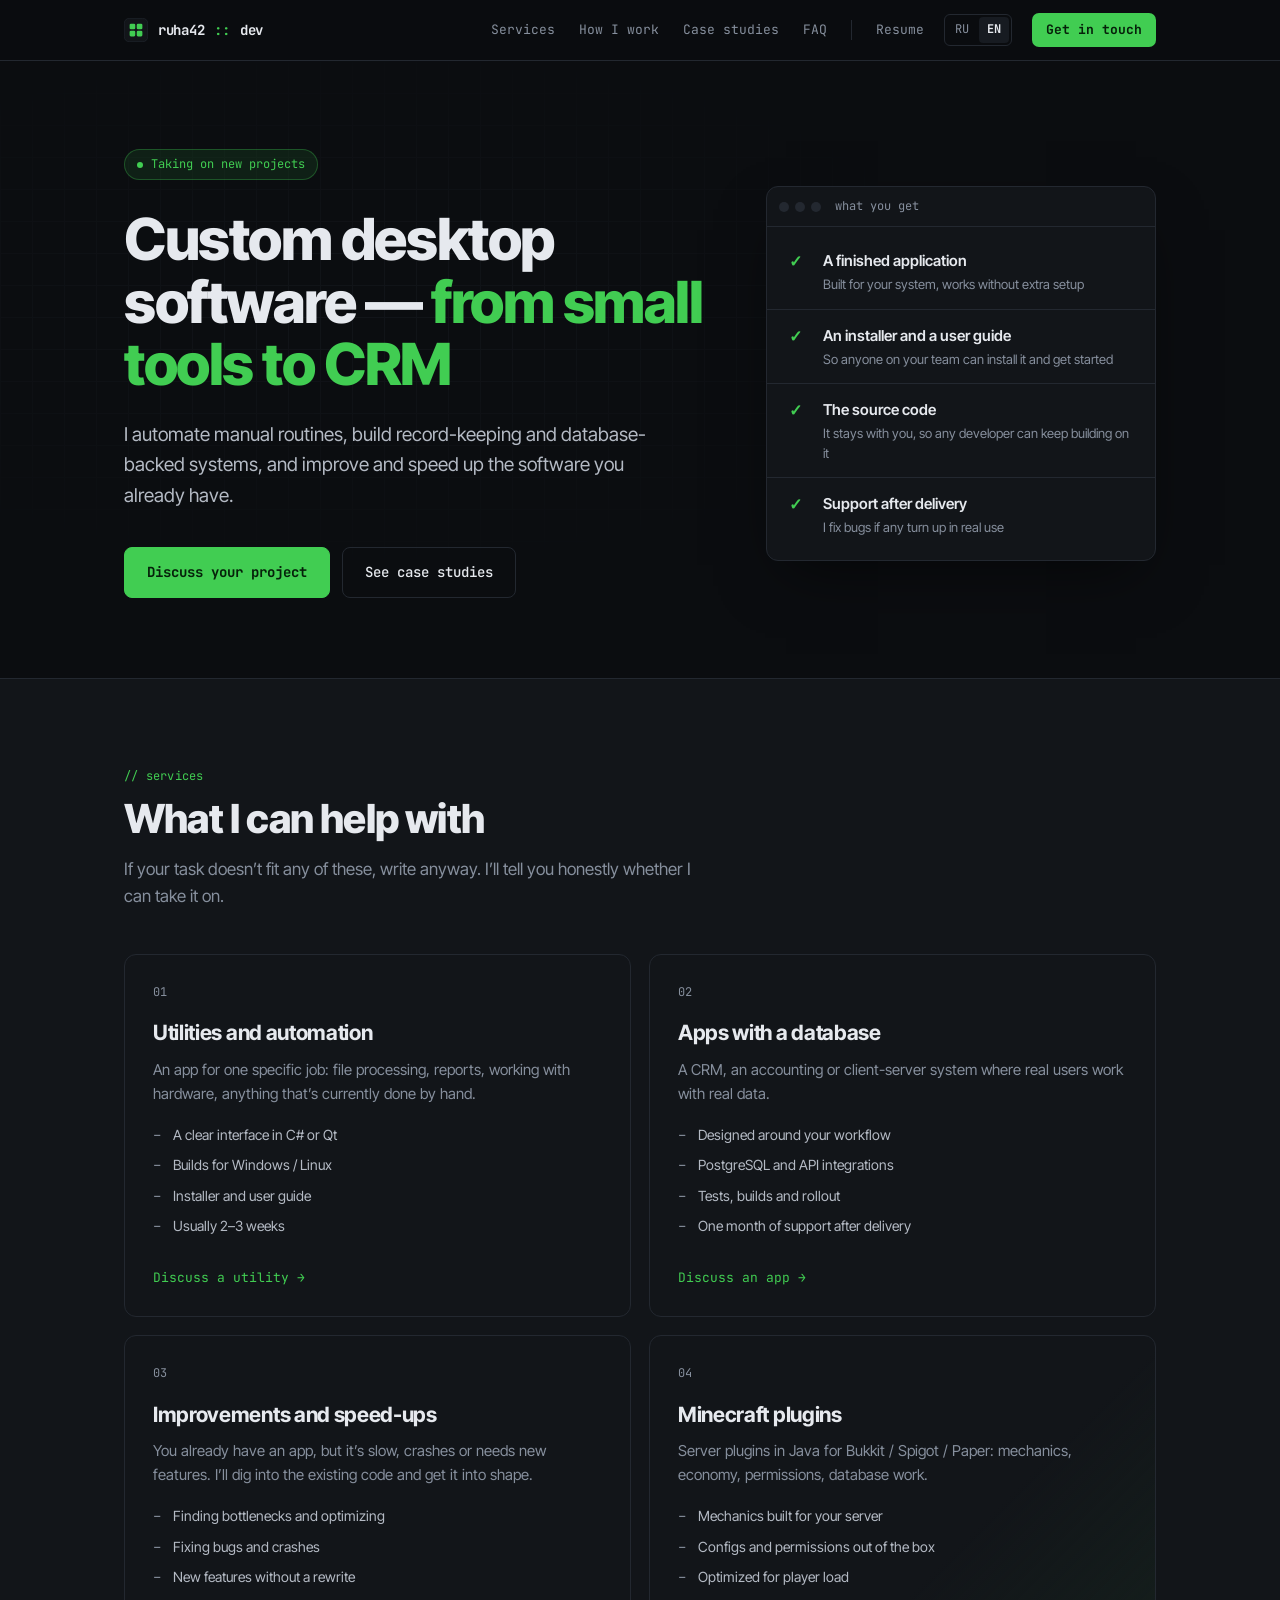
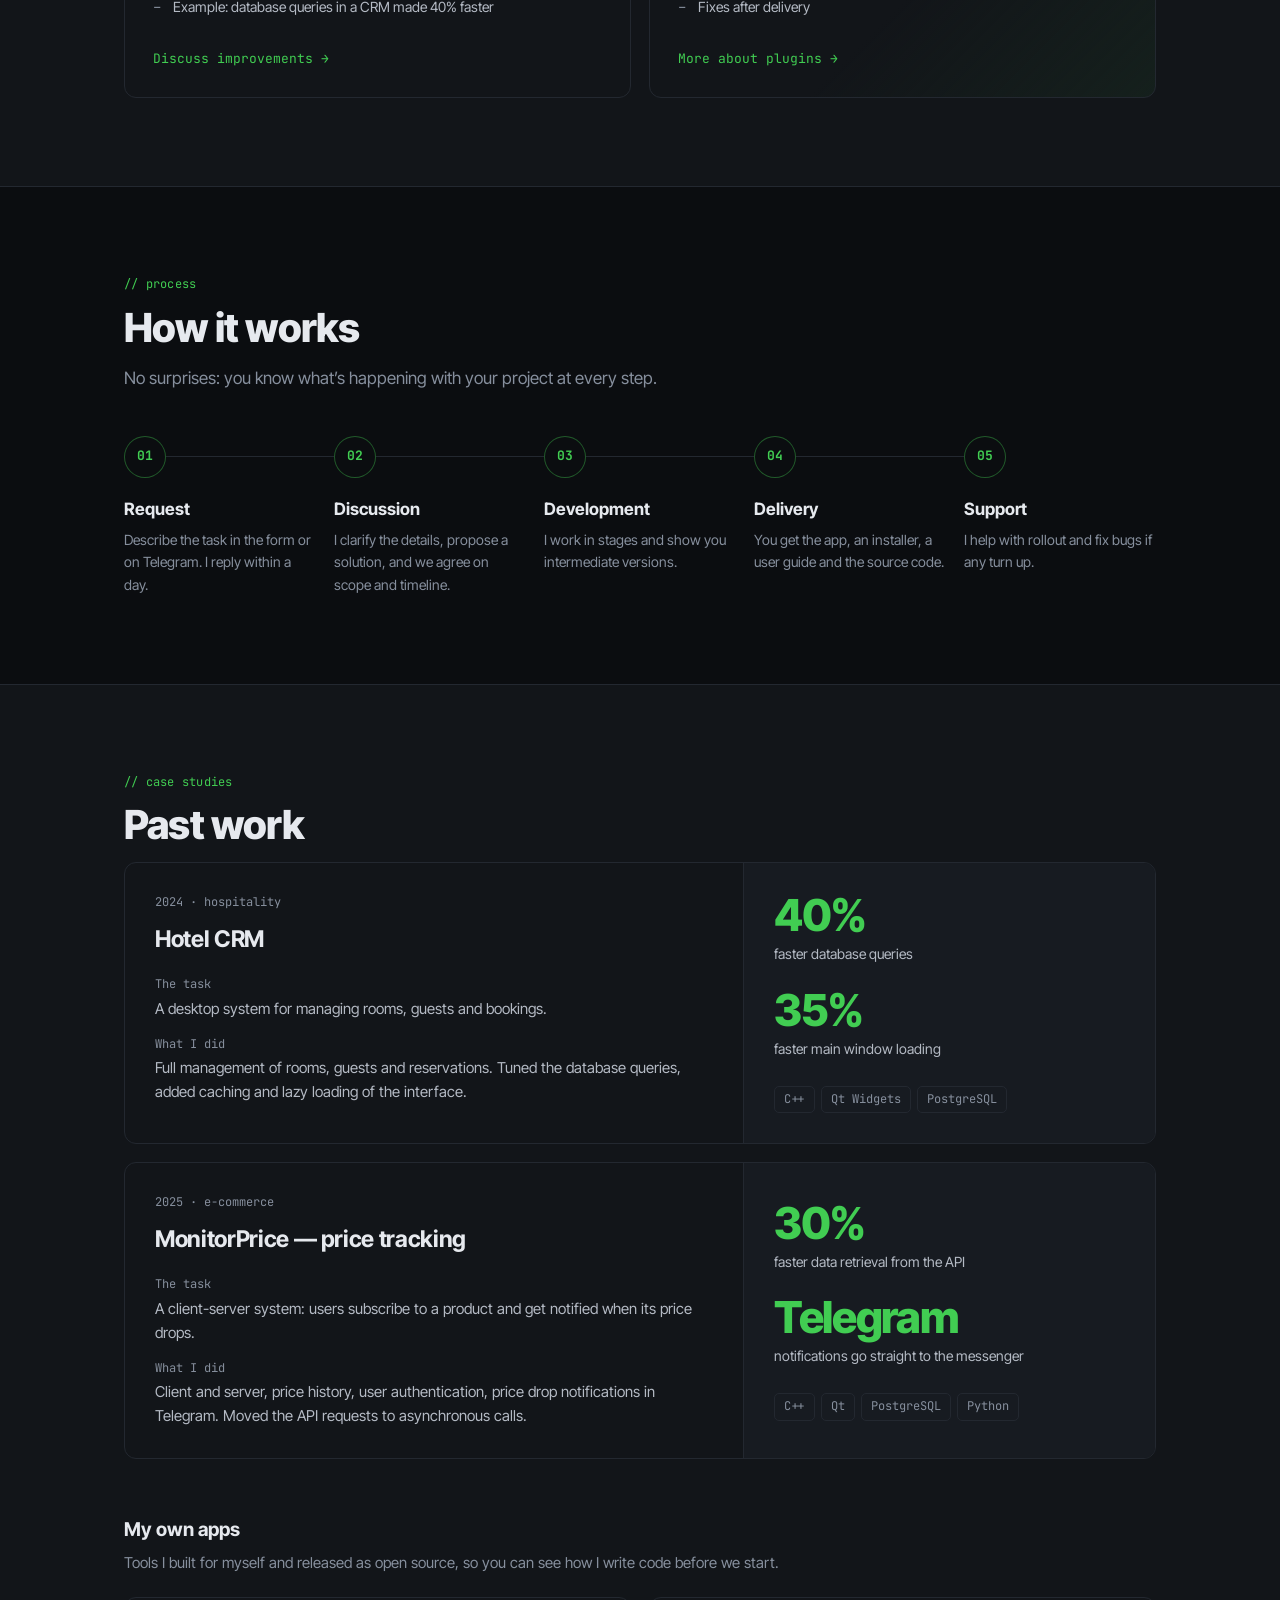
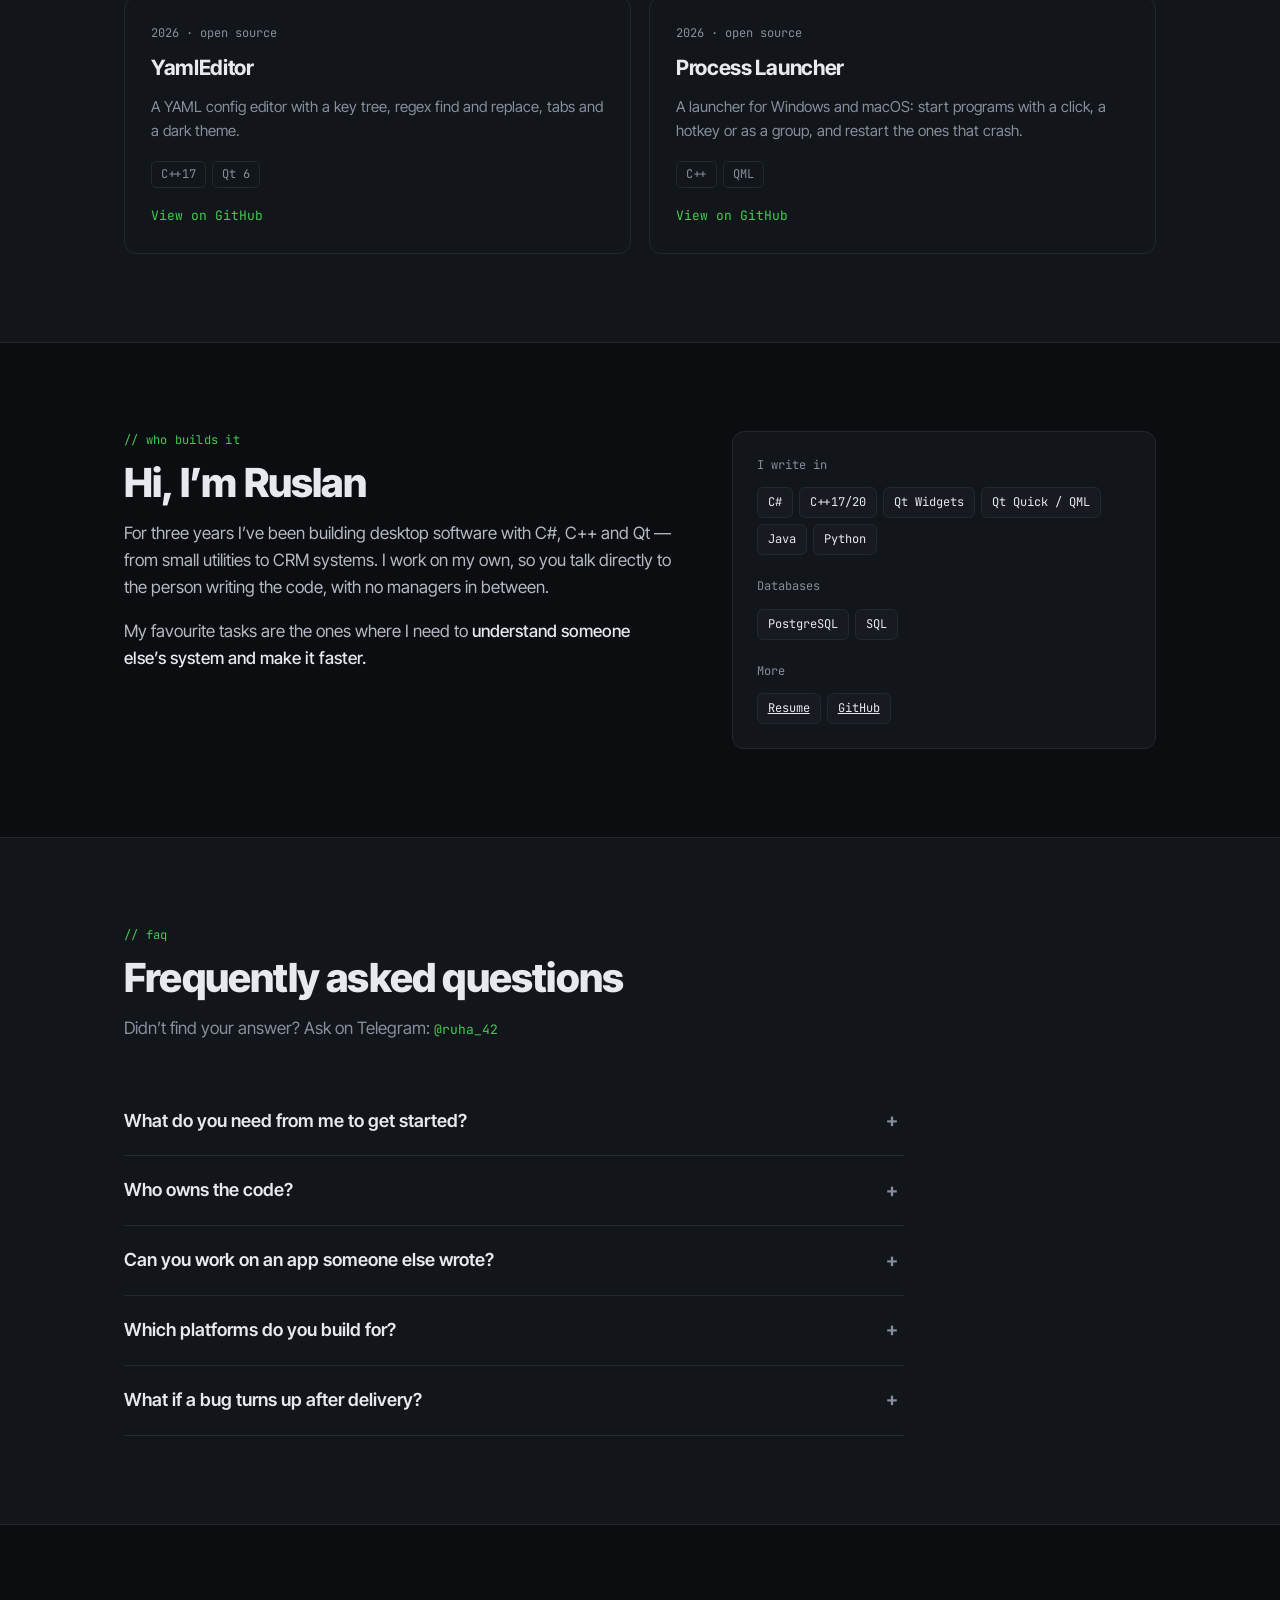
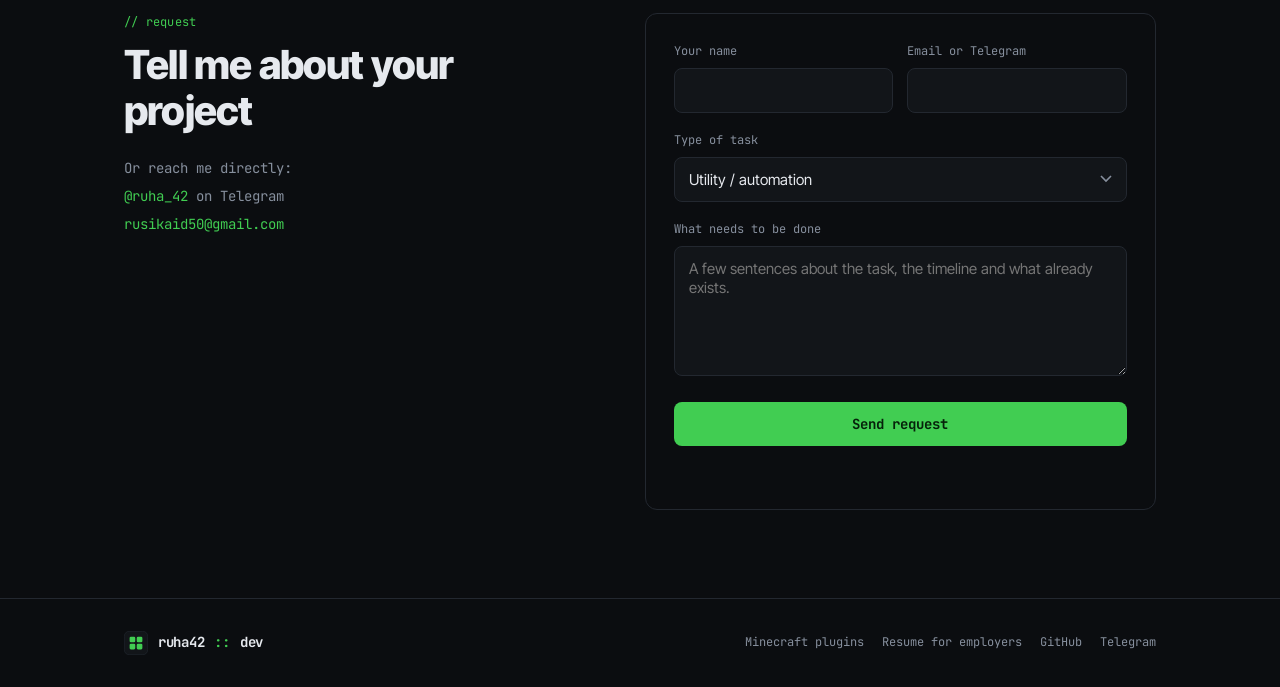
==== commit 9c8362fc: "Redesign site around ordering services Main page now targets clients: services, process, case studie" ====
--- a/index.html
+++ b/index.html
@@ -3,15 +3,15 @@
 <head>
 <meta charset="utf-8">
 <meta name="viewport" content="width=device-width, initial-scale=1">
-<title>Руслан Иванов — C++ / Qt разработчик</title>
-<meta name="description" content="C++ разработчик с коммерческим опытом. Десктопные приложения на C++17/20, Qt, PostgreSQL, CMake.">
+<title>Десктопные программы на заказ — Руслан Иванов</title>
+<meta name="description" content="Разработка десктопных программ на заказ: утилиты и автоматизация, CRM и учётные системы с базой данных, доработка и ускорение готовых проектов. C#, C++ и Qt, Windows и Linux, исходники ваши.">
 <meta name="theme-color" content="#0B0D10">
 
 <!-- Превью ссылки в Telegram, VK, Slack и т.д. -->
 <meta property="og:type" content="website">
 <meta property="og:url" content="https://ruha24.github.io/">
-<meta property="og:title" content="Руслан Иванов — C++ / Qt разработчик">
-<meta property="og:description" content="Десктопные приложения на C++ и Qt: от утилит до CRM. Три года коммерческой разработки.">
+<meta property="og:title" content="Десктопные программы на заказ — от утилиты до CRM">
+<meta property="og:description" content="Автоматизация, учёт, системы с базой данных, доработка готовых программ. Сдаю с установщиком, инструкцией и исходниками.">
 <meta property="og:image" content="https://ruha24.github.io/og.png">
 <meta property="og:image:width" content="1200">
 <meta property="og:image:height" content="630">
@@ -20,6 +20,7 @@
 <meta name="twitter:card" content="summary_large_image">
 
 <link rel="icon" href="/favicon.svg" type="image/svg+xml">
+<link rel="canonical" href="https://ruha24.github.io/">
 <link rel="alternate" hreflang="ru" href="https://ruha24.github.io/">
 <link rel="alternate" hreflang="en" href="https://ruha24.github.io/en/">
 <link rel="alternate" hreflang="x-default" href="https://ruha24.github.io/">
@@ -39,198 +40,29 @@
 
 <link rel="preconnect" href="https://fonts.googleapis.com">
 <link rel="preconnect" href="https://fonts.gstatic.com" crossorigin>
-<link href="https://fonts.googleapis.com/css2?family=JetBrains+Mono:wght@400;500;700&family=Inter+Tight:wght@400;500;700;800&display=swap" rel="stylesheet">
-<style>
-:root{
-  color-scheme:dark;
-  --ink:#0B0D10;
-  --panel:#121519;
-  --panel-2:#171B21;
-  --line:#232830;
-  --text:#E6E9EE;
-  --text-2:#B4BAC4;
-  --muted:#868F9D;
-  --signal:#41CD52; /* Qt green */
-  --signal-dim:rgba(65,205,82,.1);
-  --mono:'JetBrains Mono',ui-monospace,monospace;
-  --sans:'Inter Tight',system-ui,sans-serif;
-}
-*{box-sizing:border-box;margin:0;padding:0}
-html{scroll-behavior:smooth}
-body{background:var(--ink);color:var(--text);font-family:var(--sans);line-height:1.6;-webkit-font-smoothing:antialiased}
-a{color:inherit}
-img{max-width:100%;display:block}
-.wrap{max-width:1080px;margin:0 auto;padding:0 24px}
-
-/* ---------- Навигация ---------- */
-nav{position:sticky;top:0;z-index:50;background:rgba(11,13,16,.85);backdrop-filter:blur(12px);border-bottom:1px solid var(--line)}
-.nav-in{display:flex;align-items:center;justify-content:space-between;height:60px}
-.logo{font-family:var(--mono);font-size:14px;font-weight:700;letter-spacing:-.02em;text-decoration:none}
-.logo b{color:var(--signal)}
-.nav-right{display:flex;align-items:center;gap:20px}
-.nav-links{display:flex;gap:26px;font-family:var(--mono);font-size:13px}
-.nav-links a{text-decoration:none;color:var(--muted);transition:color .2s;white-space:nowrap}
-.nav-links a:hover{color:var(--text)}
-.lang{display:flex;gap:2px;font-family:var(--mono);font-size:12px;border:1px solid var(--line);border-radius:6px;padding:2px}
-.lang a{text-decoration:none;color:var(--muted);padding:3px 8px;border-radius:4px;transition:.2s}
-.lang a:hover{color:var(--text)}
-.lang a.on{background:var(--panel-2);color:var(--text);font-weight:700}
-
-/* На мобильном ссылки уходят во вторую строку и прокручиваются по горизонтали */
-@media(max-width:680px){
-  .nav-in{flex-wrap:wrap;height:auto;padding-top:12px}
-  .nav-right{display:contents}
-  .lang{order:1}
-  .nav-links{order:2;width:100%;gap:22px;overflow-x:auto;padding:10px 0 12px;scrollbar-width:none}
-  .nav-links::-webkit-scrollbar{display:none}
-}
-
-/* ---------- Шапка ---------- */
-.hero{padding:96px 0 80px;position:relative;overflow:hidden}
-.hero::before{
-  content:"";position:absolute;inset:0;
-  background:linear-gradient(var(--line) 1px,transparent 1px) 0 0/100% 32px,
-             linear-gradient(90deg,var(--line) 1px,transparent 1px) 0 0/32px 100%;
-  opacity:.3;
-  mask-image:radial-gradient(ellipse 70% 60% at 28% 40%,#000 0%,transparent 75%);
-  pointer-events:none;
-}
-.hero-in{position:relative;display:grid;grid-template-columns:1fr;gap:48px;align-items:center}
-/* Колонка со скриншотом появляется, только если картинка загрузилась */
-.hero-in:has(.hero-shot){grid-template-columns:1.15fr .85fr}
-@media(max-width:880px){.hero-in:has(.hero-shot){grid-template-columns:1fr}}
-.status{display:inline-flex;align-items:center;gap:8px;font-family:var(--mono);font-size:12px;color:var(--signal);
-  border:1px solid rgba(65,205,82,.3);background:var(--signal-dim);padding:5px 12px;border-radius:100px;margin-bottom:28px}
-.dot{width:6px;height:6px;border-radius:50%;background:var(--signal);animation:pulse 2s infinite}
-@keyframes pulse{0%,100%{opacity:1}50%{opacity:.35}}
-h1{font-size:clamp(34px,5.6vw,60px);font-weight:800;line-height:1.08;letter-spacing:-.025em;max-width:20ch;margin-bottom:24px}
-h1 em{font-style:normal;color:var(--signal)}
-.lede{font-size:19px;color:var(--text-2);max-width:52ch;margin-bottom:36px}
-.btns{display:flex;gap:12px;flex-wrap:wrap}
-.btn{font-family:var(--mono);font-size:14px;font-weight:500;padding:13px 22px;border-radius:8px;
-  text-decoration:none;border:1px solid var(--line);transition:.2s;display:inline-block}
-.btn-a{background:var(--signal);color:#06210A;border-color:var(--signal);font-weight:700}
-.btn-a:hover{background:#5BDD6B;transform:translateY(-2px)}
-.btn-b{color:var(--text)}
-.btn-b:hover{border-color:var(--muted);background:var(--panel)}
-
-.hero-shot{border:1px solid var(--line);border-radius:12px;overflow:hidden;background:var(--panel);
-  box-shadow:0 24px 60px -20px rgba(0,0,0,.6)}
-.hero-shot .bar{display:flex;gap:6px;padding:10px 12px;border-bottom:1px solid var(--line)}
-.hero-shot .bar i{width:10px;height:10px;border-radius:50%;background:var(--line)}
-
-/* ---------- Секции ---------- */
-section{padding:88px 0}
-h2{font-size:clamp(28px,4vw,40px);font-weight:800;letter-spacing:-.02em;margin-bottom:14px}
-.sub{color:var(--muted);max-width:58ch;margin-bottom:44px}
-
-/* ---------- Карточки проектов ---------- */
-.grid{display:grid;grid-template-columns:repeat(auto-fit,minmax(min(100%,420px),1fr));gap:18px}
-.card{background:var(--panel);border:1px solid var(--line);border-radius:12px;padding:26px;
-  transition:.25s;position:relative;overflow:hidden;display:flex;flex-direction:column}
-.card::after{content:"";position:absolute;top:0;left:0;right:0;height:2px;background:var(--signal);
-  transform:scaleX(0);transform-origin:left;transition:transform .3s}
-.card:hover{border-color:#313843;transform:translateY(-4px)}
-.card:hover::after{transform:scaleX(1)}
-.shot{margin:-26px -26px 22px;aspect-ratio:16/10;border-bottom:1px solid var(--line);background:var(--panel-2);overflow:hidden}
-.shot img{width:100%;height:100%;object-fit:cover;object-position:top left}
-.card-meta{font-family:var(--mono);font-size:12px;color:var(--muted)}
-.card h3{font-size:21px;font-weight:700;letter-spacing:-.015em;margin:8px 0 10px}
-.card p{font-size:15px;color:var(--muted);margin-bottom:18px}
-.card ul{list-style:none;margin:0 0 18px;font-size:14px;color:var(--text-2)}
-.card li{padding-left:18px;position:relative;margin-bottom:6px}
-.card li::before{content:"›";position:absolute;left:0;color:var(--muted);font-family:var(--mono);font-weight:700}
-.card li strong{color:var(--text);font-weight:600}
-.tags{display:flex;gap:6px;flex-wrap:wrap;margin-top:auto}
-.tag{font-family:var(--mono);font-size:12px;color:var(--muted);border:1px solid var(--line);padding:3px 9px;border-radius:5px}
-.card-link{display:inline-block;margin-top:18px;font-family:var(--mono);font-size:13px;color:var(--signal);text-decoration:none}
-/* Вся карточка кликабельна: ссылка растягивается на неё целиком */
-.card-link::before{content:"";position:absolute;inset:0;z-index:1}
-.card:hover .card-link{text-decoration:underline}
-
-/* Minecraft — отдельной полосой под основными проектами */
-.side{margin-top:18px;background:var(--panel);border:1px solid var(--line);border-radius:12px;padding:26px;
-  display:grid;grid-template-columns:1fr auto;gap:12px 32px;align-items:center;position:relative;transition:.25s}
-.side:hover{border-color:#313843}
-.side h3{font-size:19px;font-weight:700;margin-bottom:6px}
-.side p{font-size:15px;color:var(--muted);max-width:60ch;margin-bottom:12px}
-.side .card-link{margin-top:0}
-.side .card-link::before{border-radius:12px}
-@media(max-width:680px){.side{grid-template-columns:1fr}}
-
-.gh-note{margin-top:32px;font-family:var(--mono);font-size:13px;color:var(--muted)}
-.gh-note a{color:var(--signal);text-decoration:none}
-.gh-note a:hover{text-decoration:underline}
-
-/* ---------- Обо мне ---------- */
-.about{display:grid;grid-template-columns:1.3fr 1fr;gap:56px;align-items:start}
-@media(max-width:880px){.about{grid-template-columns:1fr;gap:36px}}
-.about p{margin-bottom:16px;color:var(--text-2);font-size:17px;max-width:60ch}
-.about p strong{color:var(--text);font-weight:500}
-.stack-box{background:var(--panel);border:1px solid var(--line);border-radius:12px;padding:24px}
-.stack-t{font-family:var(--mono);font-size:12px;color:var(--muted);margin-bottom:12px}
-.stack-t:not(:first-child){margin-top:22px}
-.chips{display:flex;flex-wrap:wrap;gap:6px}
-.chip{font-family:var(--mono);font-size:12px;background:var(--panel-2);border:1px solid var(--line);padding:5px 10px;border-radius:6px}
-
-/* ---------- Услуги ---------- */
-.prices{display:grid;grid-template-columns:repeat(3,1fr);gap:18px}
-@media(max-width:880px){.prices{grid-template-columns:1fr}}
-.price{background:var(--panel);border:1px solid var(--line);border-radius:12px;padding:30px;display:flex;flex-direction:column}
-.price h3{font-size:19px;font-weight:700;margin-bottom:6px}
-.price-desc{font-size:14px;color:var(--muted);margin-bottom:20px;min-height:44px}
-.price ul{list-style:none;margin:4px 0 22px;flex:1}
-.price li{font-size:14px;color:var(--text-2);padding-left:20px;position:relative;margin-bottom:9px}
-.price li::before{content:"–";position:absolute;left:0;color:var(--muted);font-family:var(--mono)}
-.price .btn{text-align:center}
-
-/* ---------- Контакты ---------- */
-.contact{background:var(--panel);border-block:1px solid var(--line)}
-.form{max-width:560px}
-.field{margin-bottom:18px}
-label{display:block;font-family:var(--mono);font-size:12px;color:var(--muted);margin-bottom:7px}
-input,textarea,select{width:100%;background:var(--ink);border:1px solid var(--line);border-radius:8px;
-  padding:12px 14px;color:var(--text);font-family:var(--sans);font-size:15px;transition:.2s}
-select{appearance:none;cursor:pointer;padding-right:40px;
-  background-image:url("data:image/svg+xml,%3Csvg xmlns='http://www.w3.org/2000/svg' width='12' height='8' viewBox='0 0 12 8'%3E%3Cpath d='M1 1l5 5 5-5' fill='none' stroke='%23868F9D' stroke-width='1.6'/%3E%3C/svg%3E");
-  background-repeat:no-repeat;background-position:right 14px center}
-input:focus,textarea:focus,select:focus{outline:none;border-color:var(--signal);box-shadow:0 0 0 3px var(--signal-dim)}
-textarea{resize:vertical;min-height:120px}
-.form button{border:none;cursor:pointer;font-family:var(--mono);min-width:190px;text-align:center;transition:.2s}
-.form button:disabled{opacity:.7;cursor:default}
-.form-status{margin-top:14px;font-family:var(--mono);font-size:13px;min-height:1.6em}
-.form-status.ok{color:var(--signal)}
-.form-status.err{color:#FF7A7A}
-.form-status a{color:inherit}
-.direct{margin-top:24px;font-family:var(--mono);font-size:14px;color:var(--muted);line-height:2}
-.direct a{color:var(--signal);text-decoration:none}
-.direct a:hover{text-decoration:underline}
-
-footer{padding:32px 0;border-top:1px solid var(--line)}
-.foot{display:flex;justify-content:space-between;flex-wrap:wrap;gap:12px;font-family:var(--mono);font-size:12px;color:var(--muted)}
-.foot a{text-decoration:none;transition:color .2s}
-.foot a:hover{color:var(--text)}
-
-*:focus-visible{outline:2px solid var(--signal);outline-offset:3px}
-@media(prefers-reduced-motion:reduce){*{animation:none!important;transition:none!important;scroll-behavior:auto!important}}
-</style>
+<link href="https://fonts.googleapis.com/css2?family=JetBrains+Mono:wght@400;500;700&family=Inter+Tight:wght@400;500;600;700;800&display=swap" rel="stylesheet">
+<link rel="stylesheet" href="/assets/site.css">
+<script src="/assets/site.js" defer></script>
 </head>
 <body>
 
 <nav>
   <div class="wrap nav-in">
-    <a href="#" class="logo">ruha42<b>::</b>dev</a>
+    <a href="/" class="logo"><img src="/favicon.svg" width="24" height="24" alt="">ruha42<b>::</b>dev</a>
     <div class="nav-right">
       <div class="nav-links">
-        <a href="#works">Проекты</a>
-        <a href="#about">Обо мне</a>
-        <a href="#pricing">Услуги</a>
-        <a href="#contact">Связаться</a>
+        <a href="#services">Услуги</a>
+        <a href="#process">Как работаю</a>
+        <a href="#cases">Кейсы</a>
+        <a href="#faq">Вопросы</a>
+        <span class="sep" aria-hidden="true"></span>
+        <a href="/cv/">Резюме</a>
       </div>
       <div class="lang">
         <a href="/" class="on" data-lang="ru" aria-current="page">RU</a>
         <a href="/en/" data-lang="en">EN</a>
       </div>
+      <a href="#contact" class="nav-cta">Оставить заявку</a>
     </div>
   </div>
 </nav>
@@ -238,254 +70,273 @@
 <header class="hero">
   <div class="wrap hero-in">
     <div>
-      <div class="status"><span class="dot"></span>Открыт для заказов и предложений о работе</div>
-      <h1>Разрабатываю десктопные приложения на <em>C++ и Qt</em> — от утилит до CRM.</h1>
-      <p class="lede">Три года коммерческой разработки: C++17/20, Qt, PostgreSQL, CMake. Люблю разбираться в чужом коде и делать его быстрее.</p>
+      <div class="status"><span class="dot"></span>Принимаю новые заказы</div>
+      <h1>Десктопные программы на заказ — <em>от утилиты до CRM</em></h1>
+      <p class="lede">Автоматизирую рутину, сделаю учёт или систему с базой данных, доработаю и ускорю программу, которая у вас уже есть.</p>
       <div class="btns">
         <a href="#contact" class="btn btn-a">Обсудить задачу</a>
-        <a href="#works" class="btn btn-b">Посмотреть проекты</a>
-      </div>
-    </div>
-    <!-- Положите скриншот в /img/hero.png. Пока файла нет, блок сам исчезнет -->
-    <figure class="hero-shot">
-      <div class="bar" aria-hidden="true"><i></i><i></i><i></i></div>
-      <img src="/img/hero.png" alt="YamlEditor: дерево ключей YAML-конфига в тёмной теме" width="1280" height="800"
-           onerror="this.closest('.hero-shot').remove()">
-    </figure>
+        <a href="#cases" class="btn btn-b">Посмотреть кейсы</a>
+      </div>
+    </div>
+    <aside class="deliver" aria-label="Что вы получите">
+      <div class="bar" aria-hidden="true"><i></i><i></i><i></i><span>что вы получите</span></div>
+      <ul>
+        <li><div><b>Готовую программу</b><small>Сборка под вашу систему, работает без лишней настройки</small></div></li>
+        <li><div><b>Установщик и инструкцию</b><small>Чтобы поставить и начать пользоваться мог любой сотрудник</small></div></li>
+        <li><div><b>Исходный код</b><small>Он остаётся у вас — программу сможет развивать кто угодно</small></div></li>
+        <li><div><b>Поддержку после сдачи</b><small>Исправлю ошибки, если они найдутся в работе</small></div></li>
+      </ul>
+    </aside>
   </div>
 </header>
 
-<section id="works">
+<section id="services" class="alt">
   <div class="wrap">
-    <h2>Проекты</h2>
-    <p class="sub">Собственные инструменты и коммерческие задачи. Почти всё с открытым кодом — карточка ведёт на GitHub.</p>
-
-    <div class="grid">
-
-      <article class="card">
-        <div class="shot"><img src="/img/yamleditor.png" alt="" loading="lazy" onerror="this.parentElement.remove()"></div>
-        <div class="card-meta">2026, open source</div>
-        <h3>YamlEditor</h3>
-        <p>Десктопный редактор YAML-конфигов с деревом ключей и значений. Для тех, кто правит конфиги руками и устал считать отступы.</p>
+    <div class="kicker">// услуги</div>
+    <h2>С чем могу помочь</h2>
+    <p class="sub">Если ваша задача не попадает ни в один пункт — всё равно напишите. Скажу честно, возьмусь или нет.</p>
+    <div class="svc">
+
+      <article class="svc-card">
+        <div class="svc-n">01</div>
+        <h3>Утилита и автоматизация</h3>
+        <p>Программа под одну конкретную задачу: обработка файлов, отчёты, работа с оборудованием, всё, что сейчас делается руками.</p>
         <ul>
-          <li>Редактирование в дереве, фильтр по ключам</li>
-          <li>Поиск и замена с regex</li>
-          <li>Вкладки: файл, несколько файлов или папка целиком</li>
-          <li>Локализация RU / EN, тёмная тема</li>
-        </ul>
-        <div class="tags"><span class="tag">C++17</span><span class="tag">Qt 6</span><span class="tag">CMake</span><span class="tag">yaml-cpp</span></div>
-        <a href="https://github.com/Ruha24/YamlEditor" class="card-link">Код на GitHub</a>
-      </article>
-
-      <article class="card">
-        <div class="shot"><img src="/img/processlauncher.png" alt="" loading="lazy" onerror="this.parentElement.remove()"></div>
-        <div class="card-meta">2026, open source</div>
-        <h3>Process Launcher</h3>
-        <p>Лаунчер для Windows и macOS: добавил программы один раз — запускаешь кликом, горячей клавишей или целой группой.</p>
-        <ul>
-          <li>Следит за процессами, перезапускает упавшие</li>
-          <li>Профили-вкладки: «Работа», «Игры»</li>
-          <li>Горячие клавиши и автозапуск с системой</li>
-          <li>Собранные установщики под обе платформы</li>
-        </ul>
-        <div class="tags"><span class="tag">C++</span><span class="tag">QML</span><span class="tag">Qt Quick</span><span class="tag">CMake</span></div>
-        <a href="https://github.com/Ruha24/ProcessLauncher" class="card-link">Код на GitHub</a>
-      </article>
-
-      <article class="card">
-        <div class="shot"><img src="/img/monitorprice.png" alt="" loading="lazy" onerror="this.parentElement.remove()"></div>
-        <div class="card-meta">2025, коммерческий проект</div>
-        <h3>MonitorPrice</h3>
-        <p>Клиент-серверная система мониторинга цен. Подписываешься на товар — приходит уведомление, когда цена упала.</p>
-        <ul>
-          <li>Данные с API <strong>быстрее на 30%</strong> за счёт асинхронных запросов</li>
-          <li>Уведомления о снижении цены в Telegram</li>
-          <li>История цен и авторизация пользователей</li>
-        </ul>
-        <div class="tags"><span class="tag">C++</span><span class="tag">Qt</span><span class="tag">PostgreSQL</span><span class="tag">Python</span><span class="tag">Telegram API</span></div>
-        <a href="https://github.com/Ruha24/MonitorPrice" class="card-link">Код на GitHub</a>
-      </article>
-
-      <article class="card">
-        <div class="shot"><img src="/img/hotel.png" alt="" loading="lazy" onerror="this.parentElement.remove()"></div>
-        <div class="card-meta">2024, коммерческий проект</div>
-        <h3>CRM для гостиницы</h3>
-        <p>Десктопная система управления номерами и бронированиями. Полный CRUD по номерам, клиентам и броням.</p>
-        <ul>
-          <li>Выборка из БД <strong>быстрее на 40%</strong>: оптимизация запросов и кеш</li>
-          <li>Главное окно грузится <strong>на 35% быстрее</strong></li>
-          <li>Ленивая инициализация виджетов</li>
-        </ul>
-        <div class="tags"><span class="tag">C++</span><span class="tag">Qt Widgets</span><span class="tag">PostgreSQL</span></div>
-        <a href="https://github.com/Ruha24/HotelQt" class="card-link">Код на GitHub</a>
-      </article>
-
-    </div>
-
-    <article class="side">
-      <div>
-        <h3>Также: плагины для Minecraft-серверов</h3>
-        <p>Пишу серверные плагины на Java под Bukkit / Spigot / Paper — от небольших механик до систем под конкретный проект: экономика, права, работа с базой, оптимизация под онлайн.</p>
-        <div class="tags"><span class="tag">Java</span><span class="tag">Bukkit</span><span class="tag">Spigot</span><span class="tag">Paper</span><span class="tag">Maven</span></div>
-      </div>
-      <a href="https://black-minecraft.com/threads/java-razrabotchik-pod-bukkit-spigot-paper.15407/" class="card-link">Тема с резюме</a>
-    </article>
-
-    <p class="gh-note">Остальное, включая учебные проекты, — на <a href="https://github.com/Ruha24">github.com/Ruha24</a></p>
-  </div>
-</section>
-
-<section id="about">
-  <div class="wrap">
-    <h2>Привет, я Руслан</h2>
-    <div class="about">
-      <div>
-        <p>Три года пишу десктопное ПО на C++ и Qt — от небольших утилит до CRM. Плюс Java-разработка под Minecraft: <strong>плагины для Bukkit / Spigot / Paper.</strong></p>
-        <p>Интересно работать с существующим кодом: разбираться в чужой архитектуре, находить узкие места, ускорять.</p>
-        <p>Свои инструменты выкладываю в открытый доступ — код можно посмотреть до того, как соглашаться работать вместе.</p>
-      </div>
-      <aside class="stack-box">
-        <div class="stack-t">Основное</div>
-        <div class="chips"><span class="chip">C++17/20</span><span class="chip">Qt Widgets</span><span class="chip">Qt Quick / QML</span></div>
-        <div class="stack-t">Данные</div>
-        <div class="chips"><span class="chip">PostgreSQL</span><span class="chip">SQL</span></div>
-        <div class="stack-t">Инструменты</div>
-        <div class="chips"><span class="chip">CMake</span><span class="chip">Git</span><span class="chip">SVN</span><span class="chip">MS Visual Studio</span></div>
-        <div class="stack-t">Minecraft</div>
-        <div class="chips"><span class="chip">Java</span><span class="chip">Bukkit</span><span class="chip">Spigot</span><span class="chip">Paper</span><span class="chip">Maven</span></div>
-        <div class="stack-t">Ещё</div>
-        <div class="chips"><span class="chip">C#</span><span class="chip">Windows Forms</span><span class="chip">Python</span></div>
-      </aside>
-    </div>
-  </div>
-</section>
-
-<section id="pricing">
-  <div class="wrap">
-    <h2>Услуги</h2>
-    <p class="sub">Стоимость и сроки назову после разговора о задаче. Обсуждение бесплатное и ни к чему не обязывает. Исходники в любом случае остаются у вас.</p>
-    <div class="prices">
-      <div class="price">
-        <h3>Небольшая утилита</h3>
-        <p class="price-desc">Десктопный инструмент под конкретную задачу: обработка файлов, автоматизация, работа с оборудованием.</p>
-        <ul>
-          <li>Интерфейс на Qt</li>
+          <li>Понятный интерфейс на C# или Qt</li>
           <li>Сборка под Windows / Linux</li>
           <li>Установщик и инструкция</li>
-          <li>Исходники ваши</li>
           <li>Обычно 2–3 недели</li>
         </ul>
-        <a href="#contact" class="btn btn-b">Обсудить утилиту</a>
-      </div>
-      <div class="price">
-        <h3>Приложение с базой</h3>
-        <p class="price-desc">CRM, учётная система, клиент-серверное решение с реальными пользователями и данными.</p>
+        <a href="#contact" class="more" data-kind="Утилита / автоматизация">Обсудить утилиту →</a>
+      </article>
+
+      <article class="svc-card">
+        <div class="svc-n">02</div>
+        <h3>Приложение с базой данных</h3>
+        <p>CRM, учётная или клиент-серверная система, в которой работают реальные пользователи с реальными данными.</p>
         <ul>
-          <li>Проектирование архитектуры</li>
-          <li>Интерфейс и бэкенд-логика</li>
+          <li>Проектирование под ваши процессы</li>
           <li>PostgreSQL и интеграции по API</li>
-          <li>Сборка, тесты, релиз</li>
+          <li>Тесты, сборка и запуск</li>
           <li>Месяц поддержки после сдачи</li>
-          <li>Исходники ваши</li>
         </ul>
-        <a href="#contact" class="btn btn-b">Обсудить приложение</a>
-      </div>
-      <div class="price">
-        <h3>Плагин для Minecraft</h3>
-        <p class="price-desc">Серверный плагин на Java под Bukkit / Spigot / Paper — механика, система или доработка.</p>
+        <a href="#contact" class="more" data-kind="Приложение с базой данных">Обсудить приложение →</a>
+      </article>
+
+      <article class="svc-card">
+        <div class="svc-n">03</div>
+        <h3>Доработка и ускорение</h3>
+        <p>Программа уже есть, но тормозит, падает или в неё нужно добавить новое. Разберусь в чужом коде и доведу до ума.</p>
         <ul>
-          <li>Кастомные механики под ваш сервер</li>
+          <li>Поиск узких мест и оптимизация</li>
+          <li>Исправление ошибок и падений</li>
+          <li>Новые функции без переписывания с нуля</li>
+          <li>Пример: выборка из БД в CRM ускорена на 40%</li>
+        </ul>
+        <a href="#contact" class="more" data-kind="Доработка существующего проекта">Обсудить доработку →</a>
+      </article>
+
+      <article class="svc-card mc">
+        <div class="svc-n">04</div>
+        <h3>Плагины для Minecraft</h3>
+        <p>Серверные плагины на Java под Bukkit / Spigot / Paper: механики, экономика, права, работа с базой.</p>
+        <ul>
+          <li>Механики под ваш сервер</li>
           <li>Конфиги и права из коробки</li>
           <li>Оптимизация под онлайн</li>
           <li>Правки после сдачи</li>
-          <li>Исходники ваши</li>
         </ul>
-        <a href="#contact" class="btn btn-b">Обсудить плагин</a>
-      </div>
-    </div>
-  </div>
-</section>
-
-<section id="contact" class="contact">
+        <a href="/minecraft/" class="more">Подробнее о плагинах →</a>
+      </article>
+
+    </div>
+  </div>
+</section>
+
+<section id="process">
   <div class="wrap">
-    <h2>Расскажите о задаче</h2>
-    <p class="sub">Отвечу в течение дня. Если задача не моя — скажу честно и, если смогу, посоветую, к кому обратиться.</p>
-
-    <form class="form" id="contactForm" action="https://formspree.io/f/mgogopkp" method="POST">
-      <div class="field">
-        <label for="name">Как вас зовут</label>
-        <input id="name" name="Имя" type="text" autocomplete="name" required>
-      </div>
-      <div class="field">
-        <label for="contact-field">Почта или телеграм</label>
-        <input id="contact-field" name="Контакт" type="text" required>
+    <div class="kicker">// процесс</div>
+    <h2>Как проходит работа</h2>
+    <p class="sub">Без сюрпризов: вы знаете, что происходит с проектом, на каждом шаге.</p>
+    <ol class="steps">
+      <li><h3>Заявка</h3><p>Описываете задачу в форме или в телеграме. Отвечу в течение дня.</p></li>
+      <li><h3>Обсуждение</h3><p>Уточняю детали, предлагаю решение, согласуем объём и сроки.</p></li>
+      <li><h3>Разработка</h3><p>Делаю по этапам и показываю промежуточные версии.</p></li>
+      <li><h3>Сдача</h3><p>Передаю программу, установщик, инструкцию и исходники.</p></li>
+      <li><h3>Поддержка</h3><p>Помогаю с запуском и исправляю ошибки, если найдутся.</p></li>
+    </ol>
+  </div>
+</section>
+
+<section id="cases" class="alt">
+  <div class="wrap">
+    <div class="kicker">// кейсы</div>
+    <h2>Что уже сделано</h2>
+
+    <div class="cases">
+      <article class="case">
+        <div class="case-body">
+          <div class="case-meta">2024 · гостиничный бизнес</div>
+          <h3>CRM для гостиницы</h3>
+          <dl>
+            <div><dt>Задача</dt><dd>Десктопная система для управления номерами, клиентами и бронированиями.</dd></div>
+            <div><dt>Что сделано</dt><dd>Полный цикл работы с номерами, клиентами и бронями. Оптимизировал запросы к базе, добавил кеш и ленивую загрузку интерфейса.</dd></div>
+          </dl>
+        </div>
+        <div class="case-res">
+          <div class="metric"><b>40%</b><span>быстрее выборка из базы</span></div>
+          <div class="metric"><b>35%</b><span>быстрее грузится главное окно</span></div>
+          <div class="tags"><span class="tag">C++</span><span class="tag">Qt Widgets</span><span class="tag">PostgreSQL</span></div>
+        </div>
+      </article>
+
+      <article class="case">
+        <div class="case-body">
+          <div class="case-meta">2025 · e-commerce</div>
+          <h3>MonitorPrice — мониторинг цен</h3>
+          <dl>
+            <div><dt>Задача</dt><dd>Клиент-серверная система: пользователь подписывается на товар и получает уведомление, когда цена упала.</dd></div>
+            <div><dt>Что сделано</dt><dd>Клиент и сервер, история цен, авторизация пользователей, уведомления о снижении цены в Telegram. Перевёл запросы к API на асинхронные.</dd></div>
+          </dl>
+        </div>
+        <div class="case-res">
+          <div class="metric"><b>30%</b><span>быстрее получение данных с API</span></div>
+          <div class="metric"><b>Telegram</b><span>уведомления приходят сразу в мессенджер</span></div>
+          <div class="tags"><span class="tag">C++</span><span class="tag">Qt</span><span class="tag">PostgreSQL</span><span class="tag">Python</span></div>
+        </div>
+      </article>
+    </div>
+
+    <h3 class="tools-h">Мои программы</h3>
+    <p class="tools-sub">Инструменты, которые я сделал для себя и выложил в открытый доступ: можно посмотреть, как я пишу, до начала работы.</p>
+    <div class="grid">
+      <article class="card">
+        <div class="shot"><img src="/img/yamleditor.png" alt="" loading="lazy" onerror="this.parentElement.remove()"></div>
+        <div class="card-meta">2026 · open source</div>
+        <h3>YamlEditor</h3>
+        <p>Редактор YAML-конфигов с деревом ключей, поиском и заменой по regex, вкладками и тёмной темой.</p>
+        <div class="tags"><span class="tag">C++17</span><span class="tag">Qt 6</span></div>
+        <a href="https://github.com/Ruha24/YamlEditor" class="card-link">Смотреть на GitHub</a>
+      </article>
+      <article class="card">
+        <div class="shot"><img src="/img/processlauncher.png" alt="" loading="lazy" onerror="this.parentElement.remove()"></div>
+        <div class="card-meta">2026 · open source</div>
+        <h3>Process Launcher</h3>
+        <p>Лаунчер для Windows и macOS: запуск программ кликом, горячей клавишей или группой, перезапуск упавших процессов.</p>
+        <div class="tags"><span class="tag">C++</span><span class="tag">QML</span></div>
+        <a href="https://github.com/Ruha24/ProcessLauncher" class="card-link">Смотреть на GitHub</a>
+      </article>
+    </div>
+  </div>
+</section>
+
+<section id="about">
+  <div class="wrap who">
+    <div>
+      <div class="kicker">// кто делает</div>
+      <h2>Привет, я Руслан</h2>
+      <p>Три года пишу десктопные программы на C#, C++ и Qt — от небольших утилит до CRM. Работаю один, поэтому вы общаетесь напрямую с тем, кто пишет код, без менеджеров и испорченного телефона.</p>
+      <p>Больше всего люблю задачи, где нужно <strong>разобраться в чужой системе и сделать её быстрее.</strong></p>
+    </div>
+    <aside class="stack-box">
+      <div class="stack-t">Пишу на</div>
+      <div class="chips"><span class="chip">C#</span><span class="chip">C++17/20</span><span class="chip">Qt Widgets</span><span class="chip">Qt Quick / QML</span><span class="chip">Java</span><span class="chip">Python</span></div>
+      <div class="stack-t">Базы данных</div>
+      <div class="chips"><span class="chip">PostgreSQL</span><span class="chip">SQL</span></div>
+      <div class="stack-t">Подробнее</div>
+      <div class="chips"><a class="chip" href="/cv/">Резюме</a><a class="chip" href="https://github.com/Ruha24">GitHub</a></div>
+    </aside>
+  </div>
+</section>
+
+<section id="faq" class="alt">
+  <div class="wrap">
+    <div class="kicker">// вопросы</div>
+    <h2>Частые вопросы</h2>
+    <p class="sub">Не нашли ответ — спросите в телеграме <a href="https://t.me/ruha_42" class="more">@ruha_42</a></p>
+    <div class="faq">
+      <details>
+        <summary>Что нужно, чтобы начать?</summary>
+        <p>Достаточно пары предложений: что должна делать программа, кто ей будет пользоваться и к какому сроку она нужна. Готового технического задания не требуется — детали уточним в разговоре.</p>
+      </details>
+      <details>
+        <summary>Кому принадлежит код?</summary>
+        <p>Вам. Вместе с готовой программой передаю исходники — дальше её сможет развивать любой разработчик, без привязки ко мне.</p>
+      </details>
+      <details>
+        <summary>Можете доработать программу, которую писал кто-то другой?</summary>
+        <p>Да, это одна из моих любимых задач. Сначала разберусь в коде и расскажу, что в нём происходит и что можно улучшить, а потом уже возьмусь за изменения.</p>
+      </details>
+      <details>
+        <summary>Под какие системы делаете программы?</summary>
+        <p>Windows и Linux. Сборку под macOS тоже можно обсудить — например, Process Launcher работает на Windows и macOS.</p>
+      </details>
+      <details>
+        <summary>Что, если после сдачи найдётся ошибка?</summary>
+        <p>Исправлю. Для приложений с базой данных первый месяц после сдачи поддержка входит в работу.</p>
+      </details>
+    </div>
+  </div>
+</section>
+
+<section id="contact">
+  <div class="wrap contact-grid">
+    <div>
+      <div class="kicker">// заявка</div>
+      <h2>Расскажите о задаче</h2>
+      <p class="direct">
+        Или напишите напрямую:<br>
+        <a href="https://t.me/ruha_42">@ruha_42</a> в телеграме<br>
+        <a href="mailto:rusikaid50@gmail.com">rusikaid50@gmail.com</a>
+      </p>
+    </div>
+
+    <form class="form" id="contactForm" action="https://formspree.io/f/mgogopkp" method="POST"
+          data-sending="Отправляю…" data-sent="Заявка отправлена"
+          data-ok="Заявка отправлена. Отвечу в течение дня."
+          data-err='Заявка не отправилась. Попробуйте ещё раз или напишите в <a href="https://t.me/ruha_42">телеграм</a>.'>
+      <input type="hidden" name="Страница" value="Главная (RU)">
+      <div class="field-row">
+        <div class="field">
+          <label for="name">Как вас зовут</label>
+          <input id="name" name="Имя" type="text" autocomplete="name" required>
+        </div>
+        <div class="field">
+          <label for="contact-field">Почта или телеграм</label>
+          <input id="contact-field" name="Контакт" type="text" required>
+        </div>
       </div>
       <div class="field">
         <label for="kind">Что за задача</label>
         <select id="kind" name="Тип задачи">
-          <option>Десктопное приложение</option>
+          <option>Утилита / автоматизация</option>
           <option>Приложение с базой данных</option>
+          <option>Доработка существующего проекта</option>
           <option>Плагин для Minecraft</option>
-          <option>Доработка существующего проекта</option>
           <option>Другое</option>
         </select>
       </div>
       <div class="field">
         <label for="msg">Что нужно сделать</label>
-        <textarea id="msg" name="Сообщение" placeholder="Пара предложений о проекте, сроках и о том, что уже есть." required></textarea>
+        <textarea id="msg" name="Сообщение" placeholder="Пара предложений о задаче, сроках и о том, что уже есть." required></textarea>
       </div>
       <button type="submit" class="btn btn-a">Отправить заявку</button>
       <p class="form-status" id="formStatus" role="status" aria-live="polite"></p>
     </form>
-
-    <p class="direct">
-      Или напрямую:<br>
-      <a href="https://t.me/ruha_42">@ruha_42</a> в телеграме · <a href="mailto:rusikaid50@gmail.com">rusikaid50@gmail.com</a>
-    </p>
   </div>
 </section>
 
 <footer>
   <div class="wrap foot">
-    <div>© 2026 Руслан Иванов</div>
-    <div><a href="https://github.com/Ruha24">GitHub</a> · <a href="https://t.me/ruha_42">Telegram</a></div>
+    <a href="/" class="logo"><img src="/favicon.svg" width="24" height="24" alt="">ruha42<b>::</b>dev</a>
+    <div class="foot-links">
+      <a href="/minecraft/">Плагины Minecraft</a>
+      <a href="/cv/">Резюме для работодателей</a>
+      <a href="https://github.com/Ruha24">GitHub</a>
+      <a href="https://t.me/ruha_42">Telegram</a>
+    </div>
   </div>
 </footer>
 
-<script>
-// Запоминаем явный выбор языка
-document.querySelectorAll('.lang a').forEach(function(a){
-  a.addEventListener('click', function(){
-    try{ localStorage.setItem('lang', this.dataset.lang); }catch(e){}
-  });
-});
-
-document.getElementById('contactForm').addEventListener('submit', async function(e){
-  e.preventDefault();
-  const form = this, btn = form.querySelector('button'), status = document.getElementById('formStatus');
-  const original = btn.textContent;
-  btn.disabled = true;
-  btn.textContent = 'Отправляю…';
-  status.className = 'form-status';
-  status.textContent = '';
-  try{
-    const res = await fetch(form.action, {
-      method: 'POST',
-      body: new FormData(form),
-      headers: { 'Accept': 'application/json' }
-    });
-    if(!res.ok) throw new Error('bad response');
-    form.reset();
-    btn.textContent = 'Заявка отправлена';
-    status.className = 'form-status ok';
-    status.textContent = 'Заявка отправлена. Отвечу в течение дня.';
-  } catch(err){
-    btn.disabled = false;
-    btn.textContent = original;
-    status.className = 'form-status err';
-    status.innerHTML = 'Заявка не отправилась. Попробуйте ещё раз или напишите в <a href="https://t.me/ruha_42">телеграм</a>.';
-  }
-});
-</script>
 </body>
 </html>
--- a/assets/site.css
+++ b/assets/site.css
@@ -0,0 +1,256 @@
+:root{
+  color-scheme:dark;
+  --ink:#0B0D10;
+  --panel:#121519;
+  --panel-2:#171B21;
+  --line:#232830;
+  --line-2:#313843;
+  --text:#E6E9EE;
+  --text-2:#B4BAC4;
+  --muted:#868F9D;
+  --signal:#41CD52; /* Qt green */
+  --signal-dim:rgba(65,205,82,.1);
+  --mono:'JetBrains Mono',ui-monospace,monospace;
+  --sans:'Inter Tight',system-ui,sans-serif;
+}
+*{box-sizing:border-box;margin:0;padding:0}
+html{scroll-behavior:smooth;scroll-padding-top:72px}
+body{background:var(--ink);color:var(--text);font-family:var(--sans);line-height:1.6;-webkit-font-smoothing:antialiased}
+a{color:inherit}
+img{max-width:100%;display:block}
+.wrap{max-width:1080px;margin:0 auto;padding:0 24px}
+@media(max-width:480px){.wrap{padding:0 16px}}
+
+/* ---------- Навигация ---------- */
+nav{position:sticky;top:0;z-index:50;background:rgba(11,13,16,.85);backdrop-filter:blur(12px);border-bottom:1px solid var(--line)}
+.nav-in{display:flex;align-items:center;justify-content:space-between;gap:20px;height:60px}
+.logo{display:inline-flex;align-items:center;gap:10px;font-family:var(--mono);font-size:14px;font-weight:700;letter-spacing:-.02em;text-decoration:none;white-space:nowrap}
+.logo b{color:var(--signal)}
+.nav-right{display:flex;align-items:center;gap:20px}
+.nav-links{display:flex;gap:24px;font-family:var(--mono);font-size:13px}
+.nav-links a{text-decoration:none;color:var(--muted);transition:color .2s;white-space:nowrap}
+.nav-links a:hover{color:var(--text)}
+.nav-links .sep{width:1px;background:var(--line)}
+.nav-cta{font-family:var(--mono);font-size:13px;font-weight:700;text-decoration:none;white-space:nowrap;
+  background:var(--signal);color:#06210A;padding:7px 14px;border-radius:7px;transition:.2s}
+.nav-cta:hover{background:#5BDD6B}
+.lang{display:flex;gap:2px;font-family:var(--mono);font-size:12px;border:1px solid var(--line);border-radius:6px;padding:2px}
+.lang a{text-decoration:none;color:var(--muted);padding:3px 8px;border-radius:4px;transition:.2s}
+.lang a:hover{color:var(--text)}
+.lang a.on{background:var(--panel-2);color:var(--text);font-weight:700}
+
+/* На мобильном ссылки уходят во вторую строку и прокручиваются по горизонтали */
+@media(max-width:820px){
+  .nav-in{flex-wrap:wrap;height:auto;padding-top:12px;row-gap:0}
+  .nav-right{display:contents}
+  .logo{margin-right:auto}
+  .lang{order:1}
+  .nav-cta{order:2}
+  .nav-links{order:3;width:100%;gap:22px;overflow-x:auto;padding:10px 0 12px;scrollbar-width:none}
+  .nav-links::-webkit-scrollbar{display:none}
+}
+
+/* ---------- Шапка ---------- */
+.hero{padding:88px 0 80px;position:relative;overflow:hidden}
+.hero::before{
+  content:"";position:absolute;inset:0;
+  background:linear-gradient(var(--line) 1px,transparent 1px) 0 0/100% 32px,
+             linear-gradient(90deg,var(--line) 1px,transparent 1px) 0 0/32px 100%;
+  opacity:.3;
+  mask-image:radial-gradient(ellipse 70% 60% at 28% 40%,#000 0%,transparent 75%);
+  pointer-events:none;
+}
+.hero-in{position:relative;display:grid;grid-template-columns:1.2fr .8fr;gap:56px;align-items:center}
+.hero-in.solo{grid-template-columns:1fr}
+@media(max-width:900px){.hero-in{grid-template-columns:1fr;gap:44px}}
+.status{display:inline-flex;align-items:center;gap:8px;font-family:var(--mono);font-size:12px;color:var(--signal);
+  border:1px solid rgba(65,205,82,.3);background:var(--signal-dim);padding:5px 12px;border-radius:100px;margin-bottom:28px}
+.dot{width:6px;height:6px;border-radius:50%;background:var(--signal)}
+h1{font-size:clamp(34px,5.4vw,58px);font-weight:800;line-height:1.08;letter-spacing:-.025em;max-width:18ch;margin-bottom:24px}
+h1 em{font-style:normal;color:var(--signal)}
+.lede{font-size:19px;color:var(--text-2);max-width:50ch;margin-bottom:36px}
+.btns{display:flex;gap:12px;flex-wrap:wrap}
+.btn{font-family:var(--mono);font-size:14px;font-weight:500;padding:13px 22px;border-radius:8px;
+  text-decoration:none;border:1px solid var(--line);transition:.2s;display:inline-block;text-align:center}
+.btn-a{background:var(--signal);color:#06210A;border-color:var(--signal);font-weight:700}
+.btn-a:hover{background:#5BDD6B;transform:translateY(-2px)}
+.btn-b{color:var(--text)}
+.btn-b:hover{border-color:var(--muted);background:var(--panel)}
+
+.facts{display:flex;flex-wrap:wrap;gap:10px 26px;margin-top:36px;list-style:none;font-family:var(--mono);font-size:13px;color:var(--text-2)}
+.facts li{display:flex;align-items:center;gap:8px}
+.facts li::before{content:"✓";color:var(--signal);font-weight:700}
+
+/* Панель «что вы получите» в шапке — стилизована под окно приложения */
+.deliver{border:1px solid var(--line);border-radius:12px;background:var(--panel);box-shadow:0 24px 60px -20px rgba(0,0,0,.6);overflow:hidden}
+.deliver .bar{display:flex;align-items:center;gap:6px;padding:10px 12px;border-bottom:1px solid var(--line)}
+.deliver .bar i{width:10px;height:10px;border-radius:50%;background:var(--line)}
+.deliver .bar span{margin-left:8px;font-family:var(--mono);font-size:12px;color:var(--muted)}
+.deliver ul{list-style:none;padding:8px 0}
+.deliver li{display:grid;grid-template-columns:22px 1fr;gap:12px;padding:14px 22px;border-bottom:1px solid var(--line)}
+.deliver li:last-child{border-bottom:0}
+.deliver li::before{content:"✓";font-family:var(--mono);font-weight:700;color:var(--signal)}
+.deliver b{display:block;font-weight:600;font-size:15px}
+.deliver small{display:block;color:var(--muted);font-size:13px;line-height:1.5;margin-top:2px}
+
+/* ---------- Секции ---------- */
+section{padding:88px 0}
+section.alt{background:var(--panel);border-block:1px solid var(--line)}
+.kicker{font-family:var(--mono);font-size:12px;color:var(--signal);margin-bottom:10px;letter-spacing:.02em}
+h2{font-size:clamp(28px,4vw,40px);font-weight:800;letter-spacing:-.02em;line-height:1.15;margin-bottom:14px}
+.sub{color:var(--muted);max-width:58ch;margin-bottom:44px;font-size:17px}
+
+/* ---------- Услуги ---------- */
+.svc{display:grid;grid-template-columns:repeat(2,1fr);gap:18px}
+@media(max-width:820px){.svc{grid-template-columns:1fr}}
+.svc-card{background:var(--panel);border:1px solid var(--line);border-radius:12px;padding:28px;display:flex;flex-direction:column;transition:.25s}
+.svc-card:hover{border-color:var(--line-2)}
+.svc-n{font-family:var(--mono);font-size:12px;color:var(--muted);margin-bottom:14px}
+.svc-card h3{font-size:21px;font-weight:700;letter-spacing:-.015em;margin-bottom:8px}
+.svc-card p{font-size:15px;color:var(--muted);margin-bottom:18px}
+.svc-card ul{list-style:none;margin-bottom:22px;flex:1}
+.svc-card li{font-size:14px;color:var(--text-2);padding-left:20px;position:relative;margin-bottom:8px}
+.svc-card li::before{content:"–";position:absolute;left:0;color:var(--muted);font-family:var(--mono)}
+.more{font-family:var(--mono);font-size:13px;color:var(--signal);text-decoration:none;align-self:flex-start}
+.more:hover{text-decoration:underline}
+.svc-card.mc{background:linear-gradient(135deg,var(--panel) 60%,rgba(65,205,82,.06))}
+
+/* ---------- Этапы ---------- */
+.steps{display:grid;grid-template-columns:repeat(5,1fr);gap:18px;list-style:none;counter-reset:s}
+.steps li{position:relative;counter-increment:s}
+.steps li::before{content:"0" counter(s);display:grid;place-items:center;width:40px;height:40px;border-radius:50%;
+  border:1px solid rgba(65,205,82,.4);background:var(--ink);color:var(--signal);font-family:var(--mono);font-size:13px;font-weight:700;
+  margin-bottom:18px;position:relative;z-index:1}
+.steps li:not(:last-child)::after{content:"";position:absolute;top:20px;left:40px;right:-18px;height:1px;background:var(--line)}
+.steps h3{font-size:17px;font-weight:700;margin-bottom:6px}
+.steps p{font-size:14px;color:var(--muted)}
+@media(max-width:900px){
+  .steps{grid-template-columns:1fr;gap:0}
+  .steps li{display:grid;grid-template-columns:40px 1fr;column-gap:18px;padding-bottom:26px}
+  .steps li::before{grid-row:span 2;margin:0}
+  .steps li:not(:last-child)::after{top:40px;bottom:0;left:20px;right:auto;width:1px;height:auto}
+}
+
+/* ---------- Кейсы ---------- */
+.cases{display:grid;gap:18px}
+.case{background:var(--panel);border:1px solid var(--line);border-radius:12px;overflow:hidden;
+  display:grid;grid-template-columns:1.5fr 1fr}
+@media(max-width:820px){.case{grid-template-columns:1fr}}
+.case-body{padding:30px}
+.case-meta{font-family:var(--mono);font-size:12px;color:var(--muted)}
+.case h3{font-size:23px;font-weight:700;letter-spacing:-.015em;margin:8px 0 18px}
+.case dl{display:grid;gap:14px}
+.case dt{font-family:var(--mono);font-size:12px;color:var(--muted);margin-bottom:2px}
+.case dd{font-size:15px;color:var(--text-2)}
+.case-res{background:var(--panel-2);border-left:1px solid var(--line);padding:30px;display:flex;flex-direction:column;justify-content:center;gap:22px}
+@media(max-width:820px){.case-res{border-left:0;border-top:1px solid var(--line)}}
+.metric b{display:block;font-size:44px;font-weight:800;letter-spacing:-.03em;line-height:1;color:var(--signal)}
+.metric span{display:block;font-size:14px;color:var(--text-2);margin-top:6px}
+.case-res .tags{margin-top:4px}
+
+.tools-h{font-size:19px;font-weight:700;margin:56px 0 6px}
+.tools-sub{color:var(--muted);font-size:15px;margin-bottom:22px}
+
+/* ---------- Карточки проектов ---------- */
+.grid{display:grid;grid-template-columns:repeat(auto-fit,minmax(min(100%,420px),1fr));gap:18px}
+.card{background:var(--panel);border:1px solid var(--line);border-radius:12px;padding:26px;
+  transition:.25s;position:relative;overflow:hidden;display:flex;flex-direction:column}
+.card::after{content:"";position:absolute;top:0;left:0;right:0;height:2px;background:var(--signal);
+  transform:scaleX(0);transform-origin:left;transition:transform .3s}
+.card:hover{border-color:var(--line-2);transform:translateY(-4px)}
+.card:hover::after{transform:scaleX(1)}
+.shot{margin:-26px -26px 22px;aspect-ratio:16/10;border-bottom:1px solid var(--line);background:var(--panel-2);overflow:hidden}
+.shot img{width:100%;height:100%;object-fit:cover;object-position:top left}
+.card-meta{font-family:var(--mono);font-size:12px;color:var(--muted)}
+.card h3{font-size:21px;font-weight:700;letter-spacing:-.015em;margin:8px 0 10px}
+.card p{font-size:15px;color:var(--muted);margin-bottom:18px}
+.card ul{list-style:none;margin:0 0 18px;font-size:14px;color:var(--text-2)}
+.card li{padding-left:18px;position:relative;margin-bottom:6px}
+.card li::before{content:"›";position:absolute;left:0;color:var(--muted);font-family:var(--mono);font-weight:700}
+.card li strong{color:var(--text);font-weight:600}
+.tags{display:flex;gap:6px;flex-wrap:wrap;margin-top:auto}
+.tag{font-family:var(--mono);font-size:12px;color:var(--muted);border:1px solid var(--line);padding:3px 9px;border-radius:5px}
+.card-link{display:inline-block;margin-top:18px;font-family:var(--mono);font-size:13px;color:var(--signal);text-decoration:none}
+/* Вся карточка кликабельна: ссылка растягивается на неё целиком */
+.card-link::before{content:"";position:absolute;inset:0;z-index:1}
+.card:hover .card-link{text-decoration:underline}
+
+.side{margin-top:18px;background:var(--panel);border:1px solid var(--line);border-radius:12px;padding:26px;
+  display:grid;grid-template-columns:1fr auto;gap:12px 32px;align-items:center;position:relative;transition:.25s}
+.side:hover{border-color:var(--line-2)}
+.side h3{font-size:19px;font-weight:700;margin-bottom:6px}
+.side p{font-size:15px;color:var(--muted);max-width:60ch;margin-bottom:12px}
+.side .card-link{margin-top:0}
+.side .card-link::before{border-radius:12px}
+@media(max-width:680px){.side{grid-template-columns:1fr}}
+
+.gh-note{margin-top:32px;font-family:var(--mono);font-size:13px;color:var(--muted)}
+.gh-note a{color:var(--signal);text-decoration:none}
+.gh-note a:hover{text-decoration:underline}
+
+/* ---------- Кто делает ---------- */
+.who{display:grid;grid-template-columns:1.3fr 1fr;gap:56px;align-items:start}
+@media(max-width:880px){.who{grid-template-columns:1fr;gap:32px}}
+.who p{margin-bottom:16px;color:var(--text-2);font-size:17px;max-width:60ch}
+.who p strong{color:var(--text);font-weight:500}
+.stack-box{background:var(--panel);border:1px solid var(--line);border-radius:12px;padding:24px}
+section.alt .stack-box{background:var(--ink)}
+.stack-t{font-family:var(--mono);font-size:12px;color:var(--muted);margin-bottom:12px}
+.stack-t:not(:first-child){margin-top:22px}
+.chips{display:flex;flex-wrap:wrap;gap:6px}
+.chip{font-family:var(--mono);font-size:12px;background:var(--panel-2);border:1px solid var(--line);padding:5px 10px;border-radius:6px}
+
+/* ---------- Вопросы ---------- */
+.faq{max-width:780px}
+.faq details{border-bottom:1px solid var(--line)}
+.faq summary{list-style:none;cursor:pointer;padding:20px 40px 20px 0;font-size:18px;font-weight:600;position:relative}
+.faq summary::-webkit-details-marker{display:none}
+.faq summary::after{content:"+";position:absolute;right:6px;top:50%;transform:translateY(-50%);
+  font-family:var(--mono);font-size:20px;color:var(--muted);transition:transform .2s}
+.faq details[open] summary::after{transform:translateY(-50%) rotate(45deg);color:var(--signal)}
+.faq summary:hover{color:#fff}
+.faq details p{color:var(--text-2);padding:0 40px 22px 0;max-width:64ch}
+
+/* ---------- Заявка ---------- */
+.contact-grid{display:grid;grid-template-columns:1fr 1.1fr;gap:56px;align-items:start}
+@media(max-width:880px){.contact-grid{grid-template-columns:1fr;gap:36px}}
+.next{list-style:none;counter-reset:n;margin:8px 0 32px}
+.next li{counter-increment:n;position:relative;padding-left:36px;margin-bottom:14px;color:var(--text-2)}
+.next li::before{content:counter(n);position:absolute;left:0;top:1px;width:22px;height:22px;border-radius:50%;
+  display:grid;place-items:center;font-family:var(--mono);font-size:11px;font-weight:700;background:var(--signal-dim);color:var(--signal)}
+.form{background:var(--ink);border:1px solid var(--line);border-radius:12px;padding:28px}
+@media(max-width:480px){.form{padding:20px}}
+.field{margin-bottom:18px}
+.field-row{display:grid;grid-template-columns:1fr 1fr;gap:14px}
+@media(max-width:520px){.field-row{grid-template-columns:1fr}}
+label{display:block;font-family:var(--mono);font-size:12px;color:var(--muted);margin-bottom:7px}
+label span{opacity:.7}
+input,textarea,select{width:100%;background:var(--panel);border:1px solid var(--line);border-radius:8px;
+  padding:12px 14px;color:var(--text);font-family:var(--sans);font-size:15px;transition:.2s}
+select{appearance:none;cursor:pointer;padding-right:40px;
+  background-image:url("data:image/svg+xml,%3Csvg xmlns='http://www.w3.org/2000/svg' width='12' height='8' viewBox='0 0 12 8'%3E%3Cpath d='M1 1l5 5 5-5' fill='none' stroke='%23868F9D' stroke-width='1.6'/%3E%3C/svg%3E");
+  background-repeat:no-repeat;background-position:right 14px center}
+input:focus,textarea:focus,select:focus{outline:none;border-color:var(--signal);box-shadow:0 0 0 3px var(--signal-dim)}
+textarea{resize:vertical;min-height:130px}
+.form button{border:none;cursor:pointer;width:100%;transition:.2s}
+.form button:disabled{opacity:.7;cursor:default}
+.form-status{margin-top:14px;font-family:var(--mono);font-size:13px;min-height:1.6em}
+.form-status.ok{color:var(--signal)}
+.form-status.err{color:#FF7A7A}
+.form-status a{color:inherit}
+.direct{font-family:var(--mono);font-size:14px;color:var(--muted);line-height:2}
+.direct a{color:var(--signal);text-decoration:none}
+.direct a:hover{text-decoration:underline}
+
+/* ---------- Подвал ---------- */
+footer{padding:32px 0;border-top:1px solid var(--line)}
+.foot{display:flex;justify-content:space-between;flex-wrap:wrap;gap:12px;font-family:var(--mono);font-size:12px;color:var(--muted)}
+.foot a{text-decoration:none;transition:color .2s}
+.foot a:hover{color:var(--text)}
+.foot-links{display:flex;gap:6px 18px;flex-wrap:wrap}
+
+*:focus-visible{outline:2px solid var(--signal);outline-offset:3px}
+@media(prefers-reduced-motion:reduce){*{animation:none!important;transition:none!important;scroll-behavior:auto!important}}
+h2 + .direct{margin-top:20px}
+.foot{align-items:center}
+.foot .logo{color:var(--text);font-size:14px}
